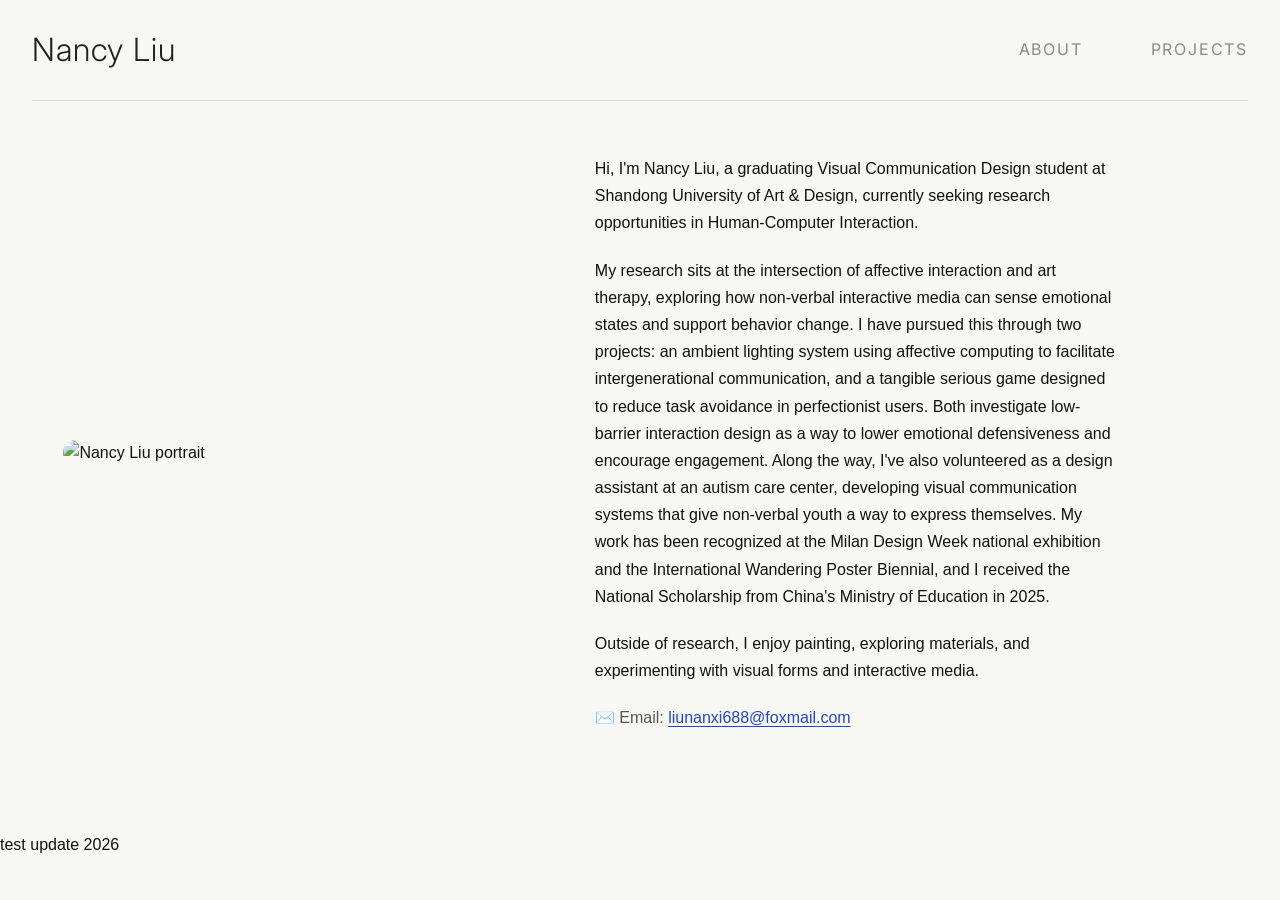
==== index.html @ 83e73d4a "cbb" ====
<!DOCTYPE html>
<html lang="zh-CN">
<head>
  <meta charset="UTF-8" />
  <meta name="viewport" content="width=device-width, initial-scale=1.0" />
  <title>Nancy Liu | About</title>
  <link href="https://fonts.googleapis.com/css2?family=Inter:wght@300;400;500&display=swap" rel="stylesheet">
  <link rel="stylesheet" href="style.css" />
</head>
<body>

  <div class="container">

    <header class="nav">
      <div class="logo">Nancy Liu</div>
      <nav>
        <a href="index.html">About</a>
        <a href="projects.html">Projects</a>
      </nav>
    </header>

    <main class="about-page">
      <div class="about-left">
        <img src="photo.jpg" alt="Nancy Liu portrait" />
      </div>

      <div class="about-right">
    

        <p>
          Hi, I'm Nancy Liu, a graduating Visual Communication Design student at Shandong University of Art & Design, currently seeking research opportunities in Human-Computer Interaction.
        </p>
 
        <p>
          My research sits at the intersection of affective interaction and art therapy, exploring how non-verbal interactive media can sense emotional states and support behavior change. I have pursued this through two projects: an ambient lighting system using affective computing to facilitate intergenerational communication, and a tangible serious game designed to reduce task avoidance in perfectionist users. Both investigate low-barrier interaction design as a way to lower emotional defensiveness and encourage engagement. Along the way, I've also volunteered as a design assistant at an autism care center, developing visual communication systems that give non-verbal youth a way to express themselves. My work has been recognized at the Milan Design Week national exhibition and the International Wandering Poster Biennial, and I received the National Scholarship from China's Ministry of Education in 2025.
        </p>

        <p>
          Outside of research, I enjoy painting, exploring materials, and experimenting with visual forms and interactive media.
        </p>

        <p>
          ✉️ Email: <a href="mailto:liunanxi688@foxmail.com">liunanxi688@foxmail.com</a>
        </p>
      </div>
    </main>

  </div>

</body>

<p>test update 2026</p>
---- style.css ----
/* =========================================
   1. 基础设置 (Global Reset & Typography)
   ========================================= */
* {
  box-sizing: border-box;
  margin: 0;
  padding: 0;
}

body {
  font-family: -apple-system, BlinkMacSystemFont, "Helvetica Neue", sans-serif;
  color: #111;
  background: #f7f7f3;
  line-height: 1.6;
}

a {
  color: #1a1a1a;
  text-decoration: none;
}

a:hover {
  color: #6b7c5a;
}

.container {
  max-width: 1320px;
  margin: 0 auto;
  padding: 34px 32px 80px 32px;
  position: relative; /* 配合详情页的返回箭头定位 */
}

/* =========================================
   2. 顶部导航 (Navigation)
   ========================================= */
.nav {
  display: flex;
  justify-content: space-between;
  align-items: center;
  padding-bottom: 34px;
  margin-bottom: 54px;
  border-bottom: 1px solid #d8d8d8;
}

.logo {
  font-family: 'Inter', -apple-system, BlinkMacSystemFont, sans-serif;
  font-size: 32px;
  font-weight: 300;
  letter-spacing: 1px;
  color: #222;
  line-height: 1;
}

.nav nav {
  display: flex;
  gap: 32px;
}

nav a {
  font-family: 'Inter', -apple-system, BlinkMacSystemFont, sans-serif;
  font-size: 16px;
  font-weight: 400;
  letter-spacing: 1.8px;
  text-transform: uppercase;
  color: #8a8a8a;
  margin-left: 36px;
  text-decoration: none;
}

nav a:hover {
  color: #222;
}

/* =========================================
   3. About 页 (About Page)
   ========================================= */
.about-page {
  display: grid;
  grid-template-columns: 0.85fr 1.15fr;
  gap: 80px;
  align-items: center;
}

.about-left {
  display: flex;
  justify-content: center;
}

.about-left img {
  width: 100%;
  max-width: 420px;
  display: block;
  border-radius: 18px;
  object-fit: cover;
}

.about-title {
  font-size: 18px;
  font-weight: 500;
  margin-bottom: 20px;
  color: #222;
}

.about-right p {
  font-size: 16px;
  line-height: 1.7;
  margin-bottom: 20px;
  max-width: 520px;
  color: #111;
}

.about-right p:last-child {
  color: #555;
}

.about-right a {
  color: #2346c7;
  text-decoration: underline;
  text-underline-offset: 3px;
}

.about-right a:hover {
  opacity: 0.7;
}

/* =========================================
   4. 项目总览页 (Projects Page)
   ========================================= */
.projects-page {
  padding-top: 0;
}

.projects-intro {
  margin-bottom: 60px;
}

.projects-intro h2 {
  font-size: 22px;
  font-weight: 700;
  letter-spacing: 0.5px;
  margin-bottom: 28px;
}

.projects-intro p {
  max-width: 1200px;
  font-size: 22px;
  line-height: 1.6;
  color: #111;
}

.project-grid {
  display: grid;
  grid-template-columns: repeat(3, 1fr);
  gap: 56px 32px;
}

.project-card img {
  width: 100%;
  aspect-ratio: 1.2 / 1;
  object-fit: cover;
  display: block;
  margin-bottom: 22px;
  border-radius: 8px; /* 给所有封面图加点圆角更和谐 */
}

.project-card h3 {
  font-size: 30px;
  line-height: 1.15;
  font-weight: 500;
  margin-bottom: 18px;
  letter-spacing: -0.5px;
}

.project-title-link {
  color: #3a4a3f;
  text-decoration: none;
  transition: opacity 0.2s ease;
}

.project-title-link:hover {
  opacity: 0.6;
}

/* 统一了项目标签的样式 */
.project-tags, .tags {
  display: flex;
  flex-wrap: wrap;
  gap: 10px;
  margin-top: 12px;
}

.project-tags span, .tags span {
  font-size: 16px;
  color: #4f5f2f;
  margin-right: 4px;
}

/* =========================================
   5. 项目详情页 (Project Detail Page)
   ========================================= */
.project-detail {
  max-width: 800px;
  margin: 0 auto;
  padding: 10px 20px 60px 20px;
}

.project-detail h1 {
  font-family: 'Inter', sans-serif;
  font-size: 36px;
  font-weight: 400;
  letter-spacing: -0.5px;
  margin-bottom: 30px;
  margin-top: 20px;
  text-align: left;
}

.project-hero {
  width: 100%;
  display: block;
  border-radius: 14px;
  margin-bottom: 54px;
  object-fit: cover;
}

.project-section {
  margin-bottom: 46px;
  padding-top: 30px;
  border-top: 1px solid #dcdcdc;
}

.project-section h2 {
  font-family: 'Inter', -apple-system, BlinkMacSystemFont, sans-serif;
  font-size: 14px;
  font-weight: 500;
  letter-spacing: 2px;
  text-transform: uppercase;
  color: #777;
  margin-bottom: 14px;
}

.project-section p {
  font-family: 'Inter', -apple-system, BlinkMacSystemFont, sans-serif;
  font-size: 17px;
  line-height: 1.9;
  color: #222;
  max-width: 760px;
}

.back-link {
  position: absolute;
  top: 40px;
  left: -20px; /* 【关键修改】原来是 60px，现在改成 10px，数字越小越靠左 */
  display: inline-block;
  font-size: 30px;
  color: #bbb;
  text-decoration: none;
  transition: all 0.2s ease;
}

.back-link:hover {
  color: #666;
}

/* =========================================
   6. 手机/平板自适应 (Responsive Design)
   ========================================= */
@media (max-width: 1100px) {
  .project-grid {
    grid-template-columns: 1fr 1fr;
  }
}

@media (max-width: 1000px) {
  .about-page {
    grid-template-columns: 1fr;
    gap: 40px;
  }
  .about-right p {
    font-size: 18px;
    max-width: 100%;
  }
  .back-link {
    position: static; /* 手机上取消绝对定位，避免重叠 */
    margin-bottom: 20px;
  }
}

@media (max-width: 700px) {
  .project-grid {
    grid-template-columns: 1fr;
  }
  
  .projects-intro p {
    font-size: 18px;
  }
  
  .project-card h3 {
    /* 这里需要添加你想改变的属性，比如字体大小 */
    font-size: 24px; 
  }
} /* 注意这里要有一个闭合媒体查询的大括号 */
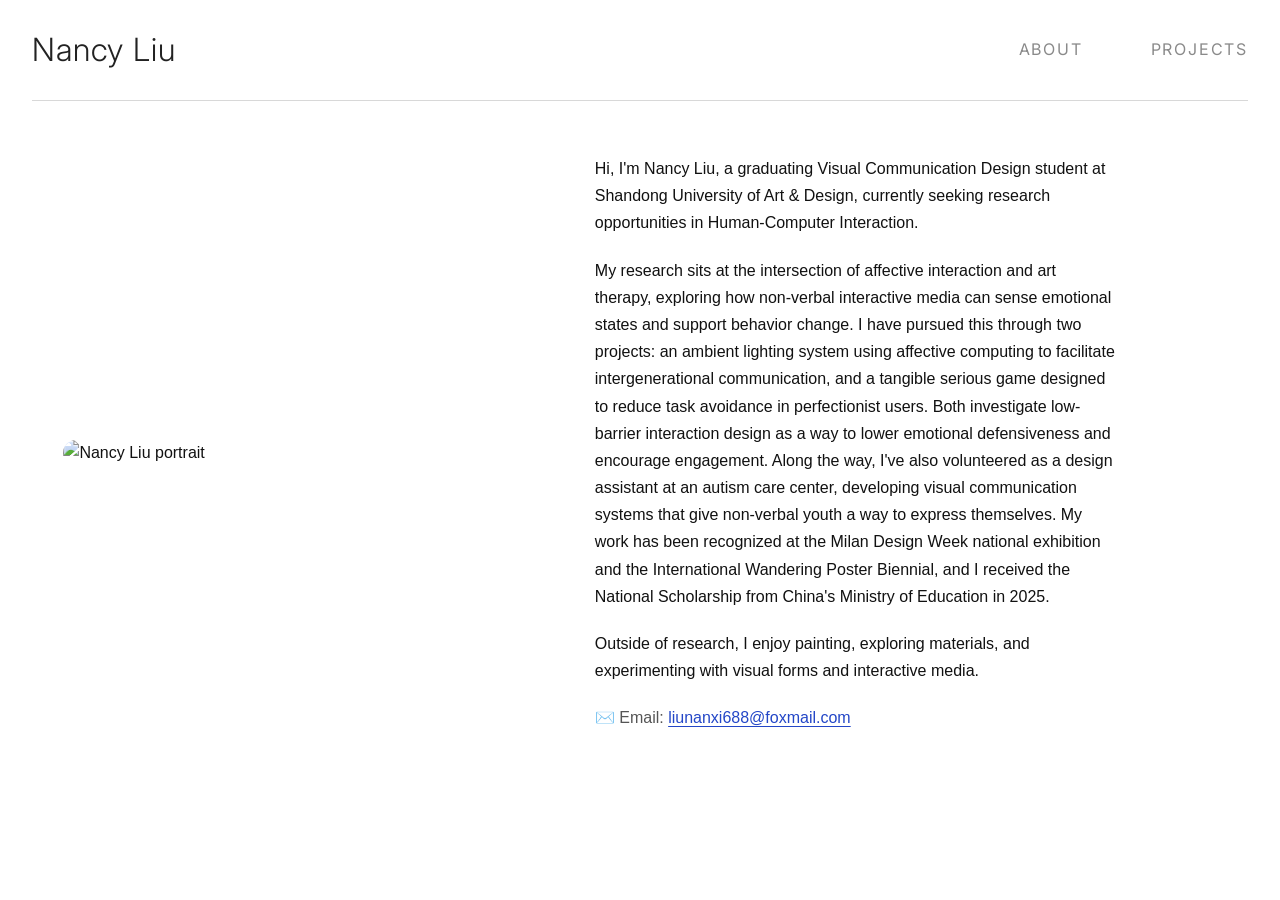
==== commit 89bb9055: "cc" ====
--- a/index.html
+++ b/index.html
@@ -49,4 +49,3 @@
 
 </body>
 
-<p>test update 2026</p>
--- a/style.css
+++ b/style.css
@@ -10,7 +10,7 @@
 body {
   font-family: -apple-system, BlinkMacSystemFont, "Helvetica Neue", sans-serif;
   color: #111;
-  background: #f7f7f3;
+  background: #ffffff; 
   line-height: 1.6;
 }
 
@@ -27,7 +27,7 @@
   max-width: 1320px;
   margin: 0 auto;
   padding: 34px 32px 80px 32px;
-  position: relative; /* 配合详情页的返回箭头定位 */
+  position: relative; 
 }
 
 /* =========================================
@@ -124,79 +124,132 @@
 }
 
 /* =========================================
-   4. 项目总览页 (Projects Page)
-   ========================================= */
+   4. 项目总览页 (摄影画廊高级网格版)
+   ========================================= */
+
 .projects-page {
-  padding-top: 0;
-}
-
+  padding-top: 20px;
+  max-width: 1320px;     /* 【修改1】放宽整体最大宽度，给3列项目和单行长文字留出充足空间 */
+  margin: 0 auto;        /* 保证整个页面在屏幕正中间，左右边距绝对相等 */
+}
+
+/* === 顶部介绍 === */
 .projects-intro {
-  margin-bottom: 60px;
+  margin-bottom: 80px;   
+  text-align: left;      /* 确保整个区块靠左 */
 }
 
 .projects-intro h2 {
-  font-size: 22px;
-  font-weight: 700;
-  letter-spacing: 0.5px;
-  margin-bottom: 28px;
+  font-family: 'Inter', sans-serif;
+  font-size: 13px;
+  font-weight: 600;
+  letter-spacing: 3px;
+  color: #999;           
+  text-transform: uppercase;
+  margin-bottom: 20px;
 }
 
 .projects-intro p {
-  max-width: 1200px;
-  font-size: 22px;
-  line-height: 1.6;
-  color: #111;
-}
-
+  font-family: 'Inter', sans-serif;
+  font-size: 19px;       
+  line-height: 1.7;
+  color: #222;
+  max-width: 100%;       
+  margin: 0;             
+  text-align: left;      /* 【核心修改】段落文本左对齐，自然随性 */
+}
+
+/* === 核心摄影网格布局 === */
 .project-grid {
   display: grid;
-  grid-template-columns: repeat(3, 1fr);
-  gap: 56px 32px;
-}
-
-.project-card img {
-  width: 100%;
-  aspect-ratio: 1.2 / 1;
+  grid-template-columns: repeat(3, 1fr); /* 【修改4】改成一行放 3 个项目 */
+  gap: 80px 3vw;         /* 适配三列的间距：上下距离 80px，左右距离 3vw */
+}
+
+.project-card {
+  display: flex;
+  flex-direction: column;
+  cursor: pointer;
+  text-decoration: none;
+}
+
+/* === 图片设定 === */
+.project-image {
+  width: 100%;
+  aspect-ratio: 4 / 3;   
+  overflow: hidden;
+  border-radius: 6px;    
+  margin-bottom: 24px;   
+  background-color: #f5f5f5;
+}
+
+.project-image img {
+  width: 100%;
+  height: 100%;
   object-fit: cover;
-  display: block;
-  margin-bottom: 22px;
-  border-radius: 8px; /* 给所有封面图加点圆角更和谐 */
-}
-
-.project-card h3 {
-  font-size: 30px;
-  line-height: 1.15;
-  font-weight: 500;
-  margin-bottom: 18px;
+  transition: transform 0.8s cubic-bezier(0.25, 1, 0.5, 1); 
+}
+
+.project-card:hover .project-image img {
+  transform: scale(1.04); 
+}
+
+/* === 文字设定 === */
+.project-text {
+  display: flex;
+  flex-direction: column;
+}
+
+.project-text h3 {
+  font-family: 'Inter', sans-serif;
+  font-size: 20px;       /* 三列排布下，标题字号设为20px最精致 */
+  font-weight: 600;
+  color: #1a1a1a;        
+  margin: 0 0 12px 0;
   letter-spacing: -0.5px;
-}
-
-.project-title-link {
-  color: #3a4a3f;
-  text-decoration: none;
-  transition: opacity 0.2s ease;
-}
-
-.project-title-link:hover {
-  opacity: 0.6;
-}
-
-/* 统一了项目标签的样式 */
-.project-tags, .tags {
+  transition: color 0.3s ease;
+}
+
+.project-card:hover .project-text h3 {
+  color: #6b7c5a;        
+}
+
+.project-tags {
   display: flex;
   flex-wrap: wrap;
-  gap: 10px;
-  margin-top: 12px;
-}
-
-.project-tags span, .tags span {
-  font-size: 16px;
-  color: #4f5f2f;
-  margin-right: 4px;
-}
-
-/* =========================================
-   5. 项目详情页 (Project Detail Page)
+  gap: 12px;
+}
+
+.project-tags span {
+  font-family: 'Inter', sans-serif;
+  font-size: 13px;       /* 关键词字号稍微缩小，配合三列布局 */
+  font-weight: 400;
+  color: #888888;        
+  letter-spacing: 0.5px;
+}
+
+/* =========================================
+   5. 手机端自适应 (Responsive Design)
+   ========================================= */
+@media (max-width: 1000px) {
+  .project-grid {
+    grid-template-columns: repeat(2, 1fr); /* 平板屏幕变成两列 */
+    gap: 60px 4vw;
+  }
+}
+
+@media (max-width: 700px) {
+  .project-grid {
+    grid-template-columns: 1fr; /* 手机上变成单列 */
+    gap: 60px;
+  }
+  .projects-intro p {
+    font-size: 16px; /* 手机端字体缩小 */
+  }
+}
+
+/* =========================================
+   6. 项目详情页 (Project Detail Page)
    ========================================= */
 .project-detail {
   max-width: 800px;
@@ -214,42 +267,38 @@
   text-align: left;
 }
 
-.project-hero {
-  width: 100%;
-  display: block;
-  border-radius: 14px;
-  margin-bottom: 54px;
-  object-fit: cover;
-}
-
+/* 杂志级高级分栏 (Grid 排版) */
 .project-section {
-  margin-bottom: 46px;
-  padding-top: 30px;
-  border-top: 1px solid #dcdcdc;
+  display: grid;
+  grid-template-columns: 160px 1fr; 
+  gap: 40px;             
+  margin-bottom: 100px;  
+  align-items: start;
 }
 
 .project-section h2 {
-  font-family: 'Inter', -apple-system, BlinkMacSystemFont, sans-serif;
-  font-size: 14px;
-  font-weight: 500;
-  letter-spacing: 2px;
+  font-family: 'Inter', sans-serif;
+  font-size: 13px;
+  font-weight: 600;      
+  letter-spacing: 3px;   
   text-transform: uppercase;
-  color: #777;
-  margin-bottom: 14px;
+  color: #999;           
+  margin-top: 7px;       
+  margin-bottom: 0;
 }
 
 .project-section p {
-  font-family: 'Inter', -apple-system, BlinkMacSystemFont, sans-serif;
-  font-size: 17px;
-  line-height: 1.9;
+  font-family: 'Inter', sans-serif;
+  font-size: 18px;       
+  line-height: 1.9;      
   color: #222;
-  max-width: 760px;
+  max-width: 680px;      
 }
 
 .back-link {
   position: absolute;
   top: 40px;
-  left: -20px; /* 【关键修改】原来是 60px，现在改成 10px，数字越小越靠左 */
+  left: -10px; 
   display: inline-block;
   font-size: 30px;
   color: #bbb;
@@ -261,15 +310,351 @@
   color: #666;
 }
 
-/* =========================================
-   6. 手机/平板自适应 (Responsive Design)
-   ========================================= */
-@media (max-width: 1100px) {
-  .project-grid {
-    grid-template-columns: 1fr 1fr;
-  }
-}
-
+/* 详情页图片 */
+.article-image {
+  width: 100%;
+  height: auto;
+  border-radius: 12px; 
+  margin: 40px 0;      
+  display: block;
+}
+
+/* =========================================
+   7. 详情页互动组件 (Hover Cards)
+   ========================================= */
+
+/* A. 隐藏文字卡片通用属性 */
+.card-info {
+  position: absolute;
+  bottom: 15px;
+  left: 15px;
+  right: 15px;
+  background: rgba(255, 255, 255, 0.95);
+  padding: 16px 10px;
+  border-radius: 12px;
+  transform: translateY(120%);
+  opacity: 0;
+  transition: all 0.5s cubic-bezier(0.25, 1, 0.5, 1);
+  box-shadow: 0 10px 20px rgba(0,0,0,0.1);
+  text-align: center;
+  z-index: 5;
+}
+
+/* 普通 hover-card 和 planter-media-item 都能触发文字浮现 */
+.hover-card:hover .card-info,
+.planter-media-item:hover .card-info {
+  transform: translateY(0);
+  opacity: 1;
+}
+
+.card-info span {
+  display: block;
+  font-family: 'Inter', sans-serif;
+  font-size: 10px;
+  font-weight: 500;
+  color: #888;
+  text-transform: uppercase;
+  letter-spacing: 1.5px;
+  margin-bottom: 4px;
+}
+
+.card-info h3 {
+  font-family: 'Inter', sans-serif;
+  font-size: 15px;
+  font-weight: 400;
+  color: #222;
+  margin: 0;
+  white-space: nowrap;
+}
+
+.card-info a {
+  font-family: 'Inter', sans-serif;
+  font-size: 12px;
+  font-weight: 400;
+  color: #777;
+  text-decoration: none;
+  transition: color 0.3s ease;
+}
+
+.card-info a:hover {
+  color: #111;
+}
+
+
+/* B. 四张卡片排列：AI 项目等使用 */
+.hover-cards-wrapper {
+  display: grid;
+  grid-template-columns: repeat(4, 1fr);
+  gap: 24px;
+  margin-top: 40px;
+  width: 100%;
+}
+
+.hover-cards-wrapper .hover-card {
+  position: relative;
+  border-radius: 16px;
+  overflow: hidden;
+  aspect-ratio: 1 / 1;
+  cursor: pointer;
+  background-color: #eee;
+}
+
+.hover-cards-wrapper .hover-card img {
+  width: 100%;
+  height: 100%;
+  object-fit: cover;
+  transition: transform 0.6s cubic-bezier(0.25, 1, 0.5, 1);
+}
+
+.hover-cards-wrapper .hover-card:hover img {
+  transform: scale(1.08);
+}
+
+
+/* C. 单张卡片居中排列 */
+.single-card-wrapper {
+  margin-top: 60px;
+  margin-bottom: 60px;
+  display: flex;
+  justify-content: center;
+  width: 100%;
+}
+
+.single-card-wrapper .hover-card {
+  width: 100%;
+  max-width: 500px;
+  height: auto !important;
+  aspect-ratio: auto !important;
+  background-color: transparent !important;
+  position: relative;
+  border-radius: 16px;
+  overflow: hidden;
+  cursor: pointer;
+  box-shadow: 0 10px 30px rgba(0,0,0,0.08);
+}
+
+.single-card-wrapper .hover-card img {
+  width: 100%;
+  height: auto !important;
+  display: block;
+  transition: transform 0.6s cubic-bezier(0.25, 1, 0.5, 1);
+}
+
+.single-card-wrapper .hover-card:hover img {
+  transform: scale(1.05);
+}
+
+
+/* D. 两张卡片并排排列 */
+.two-cards-wrapper {
+  margin-top: 60px;
+  margin-bottom: 60px;
+  display: grid;
+  grid-template-columns: repeat(2, 1fr);
+  gap: 40px;
+  width: 100%;
+}
+
+.two-cards-wrapper .hover-card {
+  width: 100%;
+  height: auto !important;
+  aspect-ratio: auto !important;
+  background-color: transparent !important;
+  position: relative;
+  border-radius: 16px;
+  overflow: hidden;
+  cursor: pointer;
+  box-shadow: 0 10px 30px rgba(0,0,0,0.08);
+}
+
+.two-cards-wrapper .hover-card img {
+  width: 100%;
+  height: auto !important;
+  display: block;
+  transition: transform 0.6s cubic-bezier(0.25, 1, 0.5, 1);
+}
+
+.two-cards-wrapper .hover-card:hover img {
+  transform: scale(1.05);
+}
+
+/* AI project detail images: make this row larger but keep it centered */
+.ai-hover-cards {
+  width: min(1000px, calc(100vw - 180px));
+  margin-left: 50%;
+  transform: translateX(-50%);
+  gap: 28px;
+  margin-top: 72px;
+  margin-bottom: 80px;
+}
+
+
+/* =========================================
+   Planter project media row
+   四组图片直接排开，不使用横向滚动
+   高度一致，宽度根据图片比例自然变化
+   ========================================= */
+
+.planter-media-row {
+  display: flex;
+  gap: 28px;
+  align-items: flex-start;
+  justify-content: center;
+
+  width: fit-content;
+  max-width: 100%;
+  margin: 60px auto 70px auto;
+
+  overflow: visible;
+  padding-bottom: 0;
+}
+
+/* 每一组图片 */
+.planter-media-item {
+  position: relative;
+  flex: 0 0 auto;
+  cursor: pointer;
+}
+
+/* 每一组图片的外框：高度统一，宽度由图片内容决定 */
+.planter-media-frame {
+  height: 240px;
+  width: fit-content;
+
+  display: flex;
+  align-items: center;
+  justify-content: center;
+
+  overflow: hidden;
+  border-radius: 16px;
+  background: #f6f6f6;
+  box-shadow: 0 10px 30px rgba(0,0,0,0.08);
+}
+
+/* 普通图片：高度统一，宽度按原图比例 */
+.planter-media-frame > img {
+  height: 100%;
+  width: auto;
+  display: block;
+  object-fit: contain;
+  transition: transform 0.6s cubic-bezier(0.25, 1, 0.5, 1);
+}
+
+/* 普通图片 hover 轻微放大 */
+.planter-media-item:hover .planter-media-frame > img {
+  transform: scale(1.04);
+}
+
+/* =========================================
+   Planter 第三组：五张图自动循环
+   宽度由第一张图决定，不再强行给大盒子
+   ========================================= */
+
+.cycle-frame {
+  width: fit-content;
+}
+
+/* 第三组内部容器 */
+.planter-cycle {
+  position: relative;
+  height: 100%;
+  width: fit-content;
+}
+
+/* 第一张图作为尺寸基准：它决定第三组整体宽度 */
+.planter-cycle img:first-child {
+  position: relative;
+  height: 100%;
+  width: auto;
+  display: block;
+  object-fit: contain;
+  opacity: 0;
+  animation: planterCycle5 15s infinite;
+  animation-delay: 0s;
+}
+
+/* 其余四张图叠在第一张图上 */
+.planter-cycle img:not(:first-child) {
+  position: absolute;
+  top: 0;
+  left: 50%;
+
+  height: 100%;
+  width: auto;
+  max-width: 100%;
+
+  object-fit: contain;
+  transform: translateX(-50%);
+  opacity: 0;
+
+  animation: planterCycle5 15s infinite;
+}
+
+/* 每张图间隔 3 秒 */
+.planter-cycle img:nth-child(2) {
+  animation-delay: 3s;
+}
+
+.planter-cycle img:nth-child(3) {
+  animation-delay: 6s;
+}
+
+.planter-cycle img:nth-child(4) {
+  animation-delay: 9s;
+}
+
+.planter-cycle img:nth-child(5) {
+  animation-delay: 12s;
+}
+
+/* 五张图循环：每张显示约 3 秒 */
+@keyframes planterCycle5 {
+  0% {
+    opacity: 0;
+  }
+
+  4% {
+    opacity: 1;
+  }
+
+  18% {
+    opacity: 1;
+  }
+
+  22% {
+    opacity: 0;
+  }
+
+  100% {
+    opacity: 0;
+  }
+}
+
+
+/* 小屏幕适配：防止四组图在手机上太挤 */
+@media (max-width: 900px) {
+  .hover-cards-wrapper {
+    grid-template-columns: repeat(2, 1fr);
+  }
+
+  .planter-media-row {
+    justify-content: flex-start;
+  }
+}
+
+@media (max-width: 600px) {
+  .hover-cards-wrapper {
+    grid-template-columns: 1fr;
+  }
+
+  .planter-media-frame {
+    height: 220px;
+  }
+}
+
+/* =========================================
+   8. 移动端适配 (Responsive)
+   ========================================= */
 @media (max-width: 1000px) {
   .about-page {
     grid-template-columns: 1fr;
@@ -280,22 +665,48 @@
     max-width: 100%;
   }
   .back-link {
-    position: static; /* 手机上取消绝对定位，避免重叠 */
+    position: static; 
     margin-bottom: 20px;
   }
 }
 
+@media (max-width: 800px) {
+  .hover-cards-wrapper {
+    grid-template-columns: 1fr;
+    gap: 30px;
+  }
+  .two-cards-wrapper {
+    grid-template-columns: 1fr;
+    gap: 30px;
+  }
+}
+
 @media (max-width: 700px) {
-  .project-grid {
+  .project-section {
+    grid-template-columns: 1fr; 
+    gap: 16px;
+    margin-bottom: 60px;
+  }
+  .project-section h2 {
+    margin-top: 0;
+  }
+}
+
+@media (max-width: 900px) {
+  .hover-cards-wrapper {
+    grid-template-columns: repeat(2, 1fr);
+  }
+}
+
+@media (max-width: 600px) {
+  .hover-cards-wrapper {
     grid-template-columns: 1fr;
   }
-  
-  .projects-intro p {
-    font-size: 18px;
-  }
-  
-  .project-card h3 {
-    /* 这里需要添加你想改变的属性，比如字体大小 */
-    font-size: 24px; 
-  }
-} /* 注意这里要有一个闭合媒体查询的大括号 */+}
+
+@media (max-width: 900px) {
+  .planter-media-row {
+    width: 100%;
+    flex-wrap: wrap;
+  }
+}
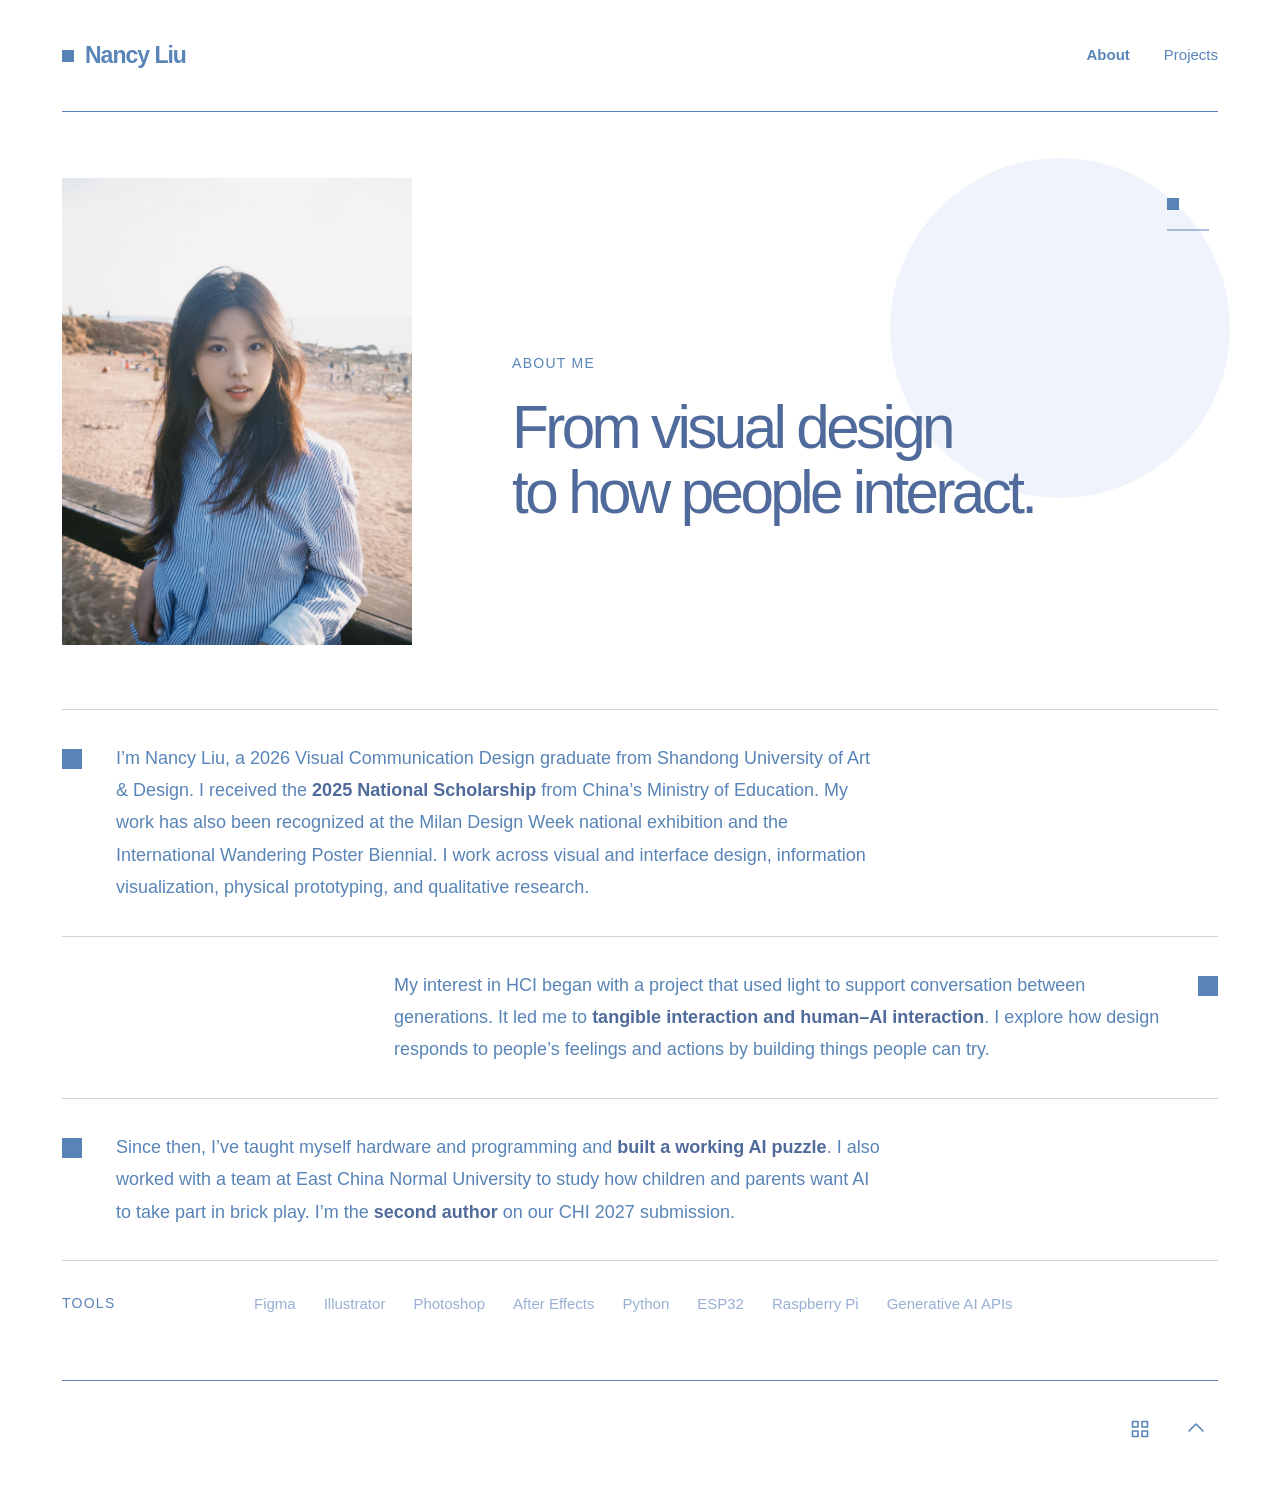
==== commit 374e44af: "Publish portfolio website" ====
--- a/index.html
+++ b/index.html
@@ -1,51 +1,18 @@
 <!DOCTYPE html>
-<html lang="zh-CN">
-<head>
-  <meta charset="UTF-8" />
-  <meta name="viewport" content="width=device-width, initial-scale=1.0" />
-  <title>Nancy Liu | About</title>
-  <link href="https://fonts.googleapis.com/css2?family=Inter:wght@300;400;500&display=swap" rel="stylesheet">
-  <link rel="stylesheet" href="style.css" />
+<html lang="en"><head><meta charset="utf-8"><meta name="viewport" content="width=device-width,initial-scale=1">
+<title>About | Nancy Liu</title><meta name="description" content="Nancy Liu is a visual communication design graduate working in tangible interaction and human–AI interaction.">
+<link rel="icon" href="favicon.svg" type="image/svg+xml"><link rel="stylesheet" href="portfolio.css?v=2"><link rel="stylesheet" href="about.css?v=3"><script src="portfolio.js?v=2" defer></script><link rel="stylesheet" href="icon-controls.css">
 </head>
-<body>
-
-  <div class="container">
-
-    <header class="nav">
-      <div class="logo">Nancy Liu</div>
-      <nav>
-        <a href="index.html">About</a>
-        <a href="projects.html">Projects</a>
-      </nav>
-    </header>
-
-    <main class="about-page">
-      <div class="about-left">
-        <img src="photo.jpg" alt="Nancy Liu portrait" />
-      </div>
-
-      <div class="about-right">
-    
-
-        <p>
-          Hi, I'm Nancy Liu, a graduating Visual Communication Design student at Shandong University of Art & Design, currently seeking research opportunities in Human-Computer Interaction.
-        </p>
- 
-        <p>
-          My research sits at the intersection of affective interaction and art therapy, exploring how non-verbal interactive media can sense emotional states and support behavior change. I have pursued this through two projects: an ambient lighting system using affective computing to facilitate intergenerational communication, and a tangible serious game designed to reduce task avoidance in perfectionist users. Both investigate low-barrier interaction design as a way to lower emotional defensiveness and encourage engagement. Along the way, I've also volunteered as a design assistant at an autism care center, developing visual communication systems that give non-verbal youth a way to express themselves. My work has been recognized at the Milan Design Week national exhibition and the International Wandering Poster Biennial, and I received the National Scholarship from China's Ministry of Education in 2025.
-        </p>
-
-        <p>
-          Outside of research, I enjoy painting, exploring materials, and experimenting with visual forms and interactive media.
-        </p>
-
-        <p>
-          ✉️ Email: <a href="mailto:liunanxi688@foxmail.com">liunanxi688@foxmail.com</a>
-        </p>
-      </div>
-    </main>
-
-  </div>
-
-</body>
-
+<body class="about-home" id="top"><a class="skip" href="#main">Skip to content</a><div class="wrap"><header class="site-header"><a class="wordmark" href="index.html">Nancy Liu</a><nav class="site-nav" aria-label="Main navigation"><a href="index.html" aria-current="page">About</a><a href="projects.html" >Projects</a></nav></header>
+<main id="main" class="about-main">
+<section class="about-introduction" aria-labelledby="about-title">
+<div class="about-opening">
+<figure class="about-portrait"><img src="photo.jpg" alt="Nancy Liu portrait" width="3025" height="4033" fetchpriority="high"></figure>
+<div class="about-heading"><div class="about-graphic" aria-hidden="true"><span class="about-disc"></span><svg class="about-glyph" viewBox="0 0 44 36" fill="none" aria-hidden="true" focusable="false"><rect x="1" y="2" width="12" height="12" fill="currentColor"/><path d="M1 34H43" stroke="currentColor" stroke-width="1.2"/></svg></div><p class="eyebrow">About me</p><h1 id="about-title">From visual design<br>to how people interact.</h1></div>
+</div>
+<div class="about-story" aria-label="My background and interests"><div class="about-paragraph"><span class="paragraph-mark" aria-hidden="true"></span><p>I’m Nancy Liu, a 2026 Visual Communication Design graduate from Shandong University of Art &amp; Design. I received the <strong>2025 National Scholarship</strong> from China’s Ministry of Education. My work has also been recognized at the Milan Design Week national exhibition and the International Wandering Poster Biennial. I work across visual and interface design, information visualization, physical prototyping, and qualitative research.</p></div>
+<div class="about-paragraph"><span class="paragraph-mark" aria-hidden="true"></span><p>My interest in HCI began with a project that used light to support conversation between generations. It led me to <strong>tangible interaction and human–AI interaction</strong>. I explore how design responds to people’s feelings and actions by building things people can try.</p></div>
+<div class="about-paragraph"><span class="paragraph-mark" aria-hidden="true"></span><p>Since then, I’ve taught myself hardware and programming and <strong>built a working AI puzzle</strong>. I also worked with a team at East China Normal University to study how children and parents want AI to take part in brick play. I’m the <strong>second author</strong> on our CHI 2027 submission.</p></div></div>
+</section>
+<section class="about-tools" aria-labelledby="tools-title"><h2 id="tools-title">Tools</h2><ul><li>Figma</li><li>Illustrator</li><li>Photoshop</li><li>After Effects</li><li>Python</li><li>ESP32</li><li>Raspberry Pi</li><li>Generative AI APIs</li></ul></section>
+</main><footer class="site-footer"><div class="footer-links"><a href="projects.html" class="ui-icon-control" aria-label="Projects"><svg class="ui-icon" viewBox="0 0 24 24" fill="none" stroke="currentColor" stroke-width="1.6" stroke-linecap="round" stroke-linejoin="round" aria-hidden="true" focusable="false"><rect x="4.5" y="4.5" width="5.5" height="5.5"/><rect x="14" y="4.5" width="5.5" height="5.5"/><rect x="4.5" y="14" width="5.5" height="5.5"/><rect x="14" y="14" width="5.5" height="5.5"/></svg></a><a href="#top" class="ui-icon-control" aria-label="Back to top"><svg class="ui-icon" viewBox="0 0 24 24" fill="none" stroke="currentColor" stroke-width="1.6" stroke-linecap="round" stroke-linejoin="round" aria-hidden="true" focusable="false"><path d="m5 14 7-7 7 7"/></svg></a></div></footer></div></body></html>
--- a/portfolio.css
+++ b/portfolio.css
@@ -0,0 +1,48 @@
+@charset "UTF-8";
+:root{--ink:#5884b8;--heading-ink:#506b9b;--muted:#98afd3;--line:#d4d4d4;--paper:#fff;--soft:#eaf0fa;--max:1240px}
+*{box-sizing:border-box}html{scroll-behavior:smooth;scroll-padding-top:36px}body{margin:0;background:var(--paper);color:var(--ink);font-family:Arial,Helvetica,sans-serif;font-size:17px;line-height:1.65;-webkit-font-smoothing:antialiased}a{color:inherit;text-decoration:none}button{font:inherit;color:inherit}img{display:block;max-width:100%;height:auto}figure,p,h1,h2,h3,dl,dd{margin:0}p+p{margin-top:18px}button,a{-webkit-tap-highlight-color:transparent}a:focus-visible,button:focus-visible{outline:2px solid #5884b8;outline-offset:6px}::selection{background:#5884b8;color:white}[hidden]{display:none!important}
+h1{color:var(--heading-ink)}
+.wrap{max-width:var(--max);margin:auto;padding:0 42px}.site-header{height:112px;display:flex;align-items:center;justify-content:space-between;border-bottom:1px solid var(--ink);position:relative;z-index:2}.wordmark{font-size:23px;letter-spacing:-1px;font-weight:600;display:flex;gap:11px;align-items:center}.wordmark:before{content:"";width:12px;height:12px;background:var(--ink)}.site-nav{display:flex;gap:34px;font-size:15px}.site-nav a{padding:7px 0;border:0;font-weight:400;text-decoration:none}.site-nav a[aria-current=page]{font-weight:700}.site-nav a:hover{color:#5884b8}.eyebrow{font-size:14px;letter-spacing:.09em;text-transform:uppercase;line-height:1.5}.muted{color:var(--muted)}.skip{position:fixed;top:10px;left:10px;transform:translateY(-200%);padding:12px;background:#5884b8;color:#fff;z-index:50}.skip:focus{transform:none}.text-link{display:inline-block;border-bottom:1px solid var(--ink);font-size:15px;line-height:1.6;padding-bottom:4px}.text-link:hover{background:var(--soft)}
+.home-hero{position:relative;padding:94px 0 82px;min-height:600px;overflow:hidden}.hero-copy{position:relative;z-index:1;max-width:840px}.home-hero h1{font-size:clamp(54px,6.8vw,96px);font-weight:500;line-height:1.02;letter-spacing:-.065em;margin:27px 0 34px;max-width:920px}.hero-bottom{display:flex;align-items:flex-end;justify-content:space-between;gap:28px}.hero-bottom p{max-width:540px;font-size:19px;line-height:1.65}.hero-art{position:absolute;right:0;top:58px;width:360px;height:440px;pointer-events:none}.hero-art .disc{width:290px;height:290px;border-radius:50%;background:#eaf0f8;position:absolute;right:0;top:0}.hero-art .ring{position:absolute;top:100px;right:15px;width:280px;height:280px;border:1px solid #a9a9a9;border-radius:50%}.hero-art .square{position:absolute;width:85px;height:85px;background:#5884b8;right:0;bottom:0}.hero-art .rule{height:1px;width:260px;background:#aaa;transform:rotate(-38deg);position:absolute;bottom:90px;right:5px}.section-top{border-top:1px solid var(--ink);display:flex;justify-content:space-between;align-items:baseline;gap:20px;padding-top:22px;margin-bottom:38px}.section-top h2{font-size:24px;letter-spacing:-.035em;font-weight:500}.section-top span{font-size:14px;color:var(--muted)}
+.selected{padding-bottom:78px}.featured-grid{display:grid;grid-template-columns:1fr 1fr;gap:40px}.featured{min-width:0}.feature-media{aspect-ratio:5231/3998;position:relative;overflow:hidden;background:var(--soft);margin-bottom:23px}.feature-media>img{width:100%;height:100%;object-fit:cover;transition:transform .5s}.featured:hover .feature-media>img{transform:scale(1.025)}.feature-media.paper{display:flex;align-items:center;justify-content:center;background:#e6eef9}.feature-media.paper>img{height:auto;width:87%;object-fit:contain;background:#fff;padding:26px 12px;position:relative;z-index:1}.image-label{position:absolute;bottom:18px;left:18px;padding:7px 12px;background:#fff;font-size:13px;line-height:1.5;z-index:2}.feature-meta{display:flex;align-items:baseline;justify-content:space-between;gap:10px;margin-bottom:11px;font-size:13px;color:var(--muted)}.featured h3{font-size:32px;letter-spacing:-.045em;line-height:1.2;font-weight:500;margin-bottom:13px}.featured p{max-width:500px;font-size:17px;line-height:1.65}.skills-line{display:flex;flex-wrap:wrap;gap:8px 20px;font-size:14px;margin-top:19px;color:var(--muted)}.more-work{padding:0 0 100px}.small-grid{display:grid;grid-template-columns:repeat(2,1fr);gap:46px 40px}.small-project img{width:100%;aspect-ratio:1.6;object-fit:cover;background:var(--soft);margin-bottom:17px}.small-project h3{font-size:22px;letter-spacing:-.035em;font-weight:500;line-height:1.3;margin-bottom:7px}.small-project p{font-size:15px;color:var(--muted)}
+.about-intro{padding:90px 0 85px;position:relative;overflow:hidden}.about-intro h1{max-width:900px;font-size:clamp(52px,6.3vw,88px);line-height:1.05;letter-spacing:-.06em;font-weight:500;margin:28px 0 42px}.about-columns{display:grid;grid-template-columns:1fr 1fr;gap:70px}.about-columns p{max-width:580px;font-size:19px}.about-intro .about-copy{display:flex;gap:22px;align-items:flex-start;min-width:0}.about-intro .about-copy>div{flex:1;min-width:0}.about-intro .about-copy:before{content:"";display:block;flex:0 0 34px;height:34px;background:var(--ink);margin-top:7px}.about-intro .about-copy:nth-child(even){flex-direction:row-reverse}.about-details{padding:18px 0 85px;display:grid;grid-template-columns:1fr 1fr;gap:60px}.about-details h2{font-size:14px;text-transform:uppercase;letter-spacing:.08em;margin-bottom:22px;font-weight:400}.about-details p{font-size:17px;max-width:450px}.about-details .facts{border-top:1px solid var(--line);padding:19px 0;display:flex;justify-content:space-between;gap:20px;font-size:15px}.about-details .facts:last-child{border-bottom:1px solid var(--line)}
+.case-hero{padding:55px 0 44px;position:relative}.back{font-size:14px;border-bottom:1px solid var(--line);padding-bottom:3px}.case-heading{display:grid;grid-template-columns:1.4fr 1fr;gap:65px;align-items:end;padding-top:48px;margin-bottom:0}.case-heading h1{font-size:clamp(50px,5.9vw,82px);line-height:1.03;font-weight:500;letter-spacing:-.065em;margin-top:0}.case-heading .lede{font-size:20px;line-height:1.6;padding-bottom:5px}.case-facts{display:grid;grid-template-columns:1.2fr 1.6fr 1fr;gap:30px;border-top:1px solid var(--line);padding-top:20px;font-size:15px}.case-facts dt{font-size:13px;color:var(--muted);margin-bottom:7px;text-transform:uppercase;letter-spacing:.06em}.case-cover{margin-bottom:65px;position:relative}.case-cover>img{width:100%;max-height:700px;object-fit:cover;aspect-ratio:1.8;object-position:center 42%}.case-cover figcaption{font-size:14px;color:var(--muted);padding-top:12px}.case-cover.chi-cover{padding:80px 55px;background:#eff3fb;overflow:hidden}.case-cover.chi-cover>img{width:100%;aspect-ratio:auto;background:white;position:relative;max-height:none}.case-body{display:grid;grid-template-columns:164px minmax(0,1fr);gap:55px;align-items:start}.case-toc{position:sticky;top:36px;display:flex;flex-direction:column;gap:15px;font-size:14px;padding-top:24px}.case-toc p{font-size:12px;text-transform:uppercase;letter-spacing:.1em;color:var(--muted);margin-bottom:7px}.case-toc a{color:var(--muted)}.case-toc a:hover,.case-toc a.is-active{color:var(--muted);text-decoration:underline;text-underline-offset:5px}.case-content{min-width:0}.case-section{padding:23px 0 76px;border-top:1px solid var(--ink);scroll-margin-top:32px}.case-section>.eyebrow{margin-bottom:24px}.case-section h2{font-size:clamp(29px,3vw,39px);font-weight:500;letter-spacing:-.045em;line-height:1.17;margin-bottom:25px;max-width:760px}.case-section h3{font-size:20px;font-weight:500;line-height:1.3;letter-spacing:-.02em;margin-bottom:12px}.case-section>p,.prose{max-width:740px}.case-section p{font-size:17px;line-height:1.75}.pull-statement{padding:32px 0 32px 28px;border-left:4px solid #5884b8;margin:32px 0;font-size:26px;line-height:1.35;letter-spacing:-.035em;max-width:740px}.key-question{padding:30px;background:var(--soft);font-size:25px;line-height:1.4;letter-spacing:-.025em;margin:32px 0;position:relative}.key-question:after{content:"";width:23px;height:23px;border:1px solid #5884b8;display:block;position:absolute;right:16px;bottom:-12px;background:white}.stats{display:grid;grid-template-columns:repeat(3,1fr);gap:28px;margin:34px 0 18px}.stat{border-top:1px solid var(--line);padding-top:19px}.stat strong{font-size:46px;letter-spacing:-.065em;font-weight:500;line-height:1.2;display:block;margin-bottom:14px}.stat p{font-size:15px;line-height:1.55}.stat small{font-size:15px;font-weight:400;color:var(--muted);letter-spacing:0}.bar{height:4px;background:#e7eef9;margin:16px 0}.bar span{display:block;height:100%;background:#5884b8;width:var(--value)}.note{font-size:14px!important;line-height:1.6!important;color:var(--muted)}.evidence-line{display:grid;grid-template-columns:1fr 1fr;gap:26px;padding:24px 0;border-top:1px solid var(--line);border-bottom:1px solid var(--line);margin:30px 0}.evidence-line p{font-size:16px}.evidence-line strong{font-size:21px;font-weight:500}.split{display:grid;grid-template-columns:1fr 1fr;gap:30px;margin-top:34px}.split>div{min-width:0}.plain-list{padding-left:20px;margin:20px 0}.plain-list li{padding:4px 0}.media-pair{display:grid;grid-template-columns:1fr 1fr;gap:24px;margin:30px 0}.media-pair img{width:100%;aspect-ratio:1.3;object-fit:cover;background:var(--soft)}figcaption{font-size:14px;line-height:1.6;color:var(--muted);padding-top:11px}.large-figure{margin:30px 0}.large-figure img{width:100%;background:var(--soft)}.large-figure.document{border:1px solid var(--line);padding:24px}.large-figure.document img{max-height:530px;object-fit:contain;background:white}.decisions{margin-top:30px}.decision{display:grid;grid-template-columns:190px 1fr;gap:24px;border-top:1px solid var(--line);padding:22px 0}.decision:last-child{border-bottom:1px solid var(--line)}.decision h3{font-size:17px;margin:0;line-height:1.5}.decision p{font-size:16px}.round-tabs{display:flex;border-bottom:1px solid var(--ink);margin-top:30px}.round-tabs button{border:0;border-top:1px solid var(--line);background:white;padding:16px 24px;flex:1;cursor:pointer;font-size:15px}.round-tabs button[aria-selected=true]{background:#5884b8;color:#fff;border-color:#5884b8}.round-panel{display:grid;grid-template-columns:1fr 1fr;background:var(--soft);margin-bottom:12px}.round-panel img{width:100%;height:100%;max-height:460px;object-fit:contain;background:#e4ecf8}.round-copy{padding:35px 28px;align-self:center}.round-copy .eyebrow{font-size:12px;margin-bottom:17px}.round-copy p{font-size:16px}.round-copy h3{font-size:26px}.round-copy p+p{margin-top:13px}.experience-end{padding:24px 0;border-bottom:1px solid var(--line);margin-bottom:15px}.system{margin:30px 0;border:1px solid var(--line);padding:30px}.system-row{display:grid;grid-template-columns:1fr 1.2fr 1fr;gap:0}.system-node{padding:23px 15px;border:1px solid var(--line);font-size:14px;position:relative;display:flex;flex-direction:column;justify-content:center;text-align:center}.system-node+.system-node{border-left:0}.system-node strong{font-size:17px;display:block;margin-bottom:8px;font-weight:500}.system-node.center{background:#5884b8;color:white}.system-caption{font-size:14px!important;line-height:1.6!important;margin-top:19px!important;color:var(--muted)}.build-grid{display:grid;grid-template-columns:repeat(3,1fr);gap:18px;margin-top:30px}.build-grid img{width:100%;aspect-ratio:1;object-fit:cover}.placeholder{border:1px dashed #9c9c9c;padding:24px;margin-top:24px}.placeholder .eyebrow{font-size:12px;margin-bottom:10px;color:var(--muted)}.placeholder p{font-size:16px}.resource-links{display:flex;gap:25px;flex-wrap:wrap;margin-top:28px}.study-phases{margin-top:30px}.study-phase{display:grid;grid-template-columns:180px 1fr;gap:20px;border-top:1px solid var(--line);padding:22px 0}.study-phase h3{font-size:18px;margin:0}.study-phase p{font-size:16px}.study-phase:last-child{border-bottom:1px solid var(--line)}.scope-label{font-size:13px;color:var(--muted);margin-top:8px}.contribution{margin-top:32px;padding-top:22px;border-top:1px solid var(--line)}.contribution .large-figure{margin-bottom:5px}.privacy-block{padding:38px;background:#eaf0f8;margin-top:30px;position:relative}.privacy-block:before{content:"";display:block;width:48px;height:48px;border:1px solid var(--ink);border-radius:50%;margin-bottom:24px}.privacy-block h3{font-size:27px;line-height:1.3;letter-spacing:-.035em;max-width:580px}.next-project{border-top:1px solid var(--ink);padding:35px 0 60px;margin-top:30px;display:flex;justify-content:space-between;align-items:baseline;gap:24px}.next-project span{font-size:14px;color:var(--muted)}.next-project a{font-size:28px;line-height:1.3;letter-spacing:-.035em;border-bottom:1px solid #5884b8}.site-footer{border-top:1px solid var(--ink);padding:26px 0 35px;display:flex;justify-content:space-between;align-items:center;gap:20px;font-size:14px}.site-footer .footer-mark{width:30px;height:30px;border:1px solid #5884b8;border-radius:50%;display:block}.footer-left{display:flex;align-items:center;gap:15px}.footer-links{display:flex;gap:25px}.footer-links a:hover{text-decoration:underline}
+/* Begin project background content without an opening rule. */
+.case-content>.case-section:first-child{border-top:0}.case-body>.case-toc{border-top:0}
+@media(min-width:1500px){:root{--max:1320px}.home-hero h1{font-size:100px}}
+@media(max-width:1000px){.hero-art{right:-160px;opacity:.8}.case-body{grid-template-columns:130px minmax(0,1fr);gap:30px}.case-heading{gap:35px}.decision{grid-template-columns:150px 1fr}.case-facts{gap:25px}.about-columns{gap:35px}.round-copy{padding:26px 20px}}
+@media(max-width:760px){.wrap{padding:0 22px}.site-header{height:86px}.wordmark{font-size:20px}.site-nav{gap:23px;font-size:14px}.home-hero{padding:63px 0 58px;min-height:0}.home-hero h1{font-size:60px;max-width:600px;letter-spacing:-.065em;margin:24px 0}.hero-art{right:-150px;top:32px;transform:scale(.6);transform-origin:top right;opacity:.55}.hero-art .square{display:none}.hero-bottom{align-items:flex-start;flex-direction:column;gap:25px}.hero-bottom p{font-size:17px;max-width:460px}.featured-grid,.small-grid{grid-template-columns:1fr;gap:45px}.feature-media{aspect-ratio:5231/3998}.featured h3{font-size:31px}.selected{padding-bottom:62px}.section-top{margin-bottom:26px}.section-top h2{font-size:23px}.section-top span{font-size:13px}.more-work{padding-bottom:65px}.small-grid{gap:35px}.small-project img{aspect-ratio:1.55}.case-hero{padding-top:30px}.case-heading{grid-template-columns:1fr;gap:25px;padding-top:35px;margin-bottom:0}.case-heading h1{font-size:57px}.case-heading .lede{font-size:18px;max-width:560px}.case-facts{grid-template-columns:1fr;gap:17px}.case-facts>div{display:grid;grid-template-columns:95px 1fr;gap:10px}.case-facts dt{margin:0;align-self:start;font-size:12px}.case-facts dd{font-size:14px}.case-cover{margin-bottom:35px}.case-cover>img{aspect-ratio:1.25;object-position:48% center}.case-cover.chi-cover{padding:50px 20px}.case-body{display:block}.case-toc{position:relative;top:0;flex-direction:row;flex-wrap:wrap;gap:10px 20px;border-top:1px solid var(--line);padding:18px 0 25px}.case-toc p{display:none}.case-toc a{font-size:13px}.case-section{padding:22px 0 52px}.case-section>.eyebrow{font-size:12px;margin-bottom:19px}.case-section h2{font-size:32px}.case-section p{font-size:16px}.stats{gap:15px;margin-top:27px}.stat strong{font-size:36px}.stat p{font-size:14px}.evidence-line{grid-template-columns:1fr;gap:17px}.pull-statement{font-size:23px;padding:23px 0 23px 20px}.key-question{font-size:23px;padding:24px}.decision{grid-template-columns:1fr;gap:10px;padding:22px 0}.round-tabs button{font-size:14px;padding:14px 10px}.round-panel{grid-template-columns:1fr}.round-panel img{max-height:380px;height:360px}.round-copy{padding:27px 24px}.round-copy h3{font-size:25px}.media-pair{gap:16px}.media-pair img{aspect-ratio:1;object-fit:cover}.media-pair figcaption{font-size:13px}.split{grid-template-columns:1fr;gap:25px}.system{padding:18px}.system-row{grid-template-columns:1fr}.system-node+.system-node{border-left:1px solid var(--line);border-top:0}.system-node{padding:19px}.build-grid{gap:12px}.build-grid figcaption{font-size:12px}.study-phase{grid-template-columns:1fr;gap:12px}.large-figure.document{padding:15px}.privacy-block{padding:26px}.privacy-block h3{font-size:25px}.next-project{align-items:flex-start;flex-direction:column;gap:15px;padding-bottom:45px}.next-project a{font-size:26px}.about-intro{padding:60px 0 50px}.about-intro h1{font-size:55px;margin:25px 0 32px}.about-columns,.about-details{grid-template-columns:1fr;gap:30px}.about-columns p{font-size:17px}.about-details{padding-bottom:60px;gap:38px}.site-footer{align-items:flex-start;font-size:13px}.footer-links{gap:18px}.footer-left{gap:9px}.footer-left .footer-mark{width:20px;height:20px}}
+@media(max-width:390px){.wrap{padding:0 18px}.home-hero h1,.about-intro h1{font-size:50px}.case-heading h1{font-size:50px}.site-nav{gap:18px}.featured h3{font-size:29px}.section-top span{max-width:120px;text-align:right}.stats{gap:11px}.stat strong{font-size:33px}.stat p{font-size:13px}.site-footer{flex-direction:column}}
+@media(prefers-reduced-motion:reduce){html{scroll-behavior:auto}*{animation:none!important;transition:none!important}}
+/* Visual-first revision */
+.visual-case .case-body{grid-template-columns:140px minmax(0,1fr);gap:40px}
+.case-cover .cover-image{display:block}.case-cover .cover-image img{display:block;width:100%;height:auto}.case-cover.board-cover .cover-image img{aspect-ratio:auto;max-height:none;object-fit:contain}.case-cover.board-cover figcaption{display:none}.case-cover.chi-cover .cover-image{position:relative;z-index:1}.case-cover.chi-cover .cover-image img{background:white;aspect-ratio:auto}
+.visual-case .case-section{padding-bottom:60px}.visual-case .case-section h2{margin-bottom:23px}.visual-figure{margin:28px 0 38px;min-width:0}.visual-figure .image-stage{display:block;position:relative;padding:22px;background:#eff3fb;isolation:isolate}.visual-figure .image-stage img{position:relative;width:100%;height:auto;display:block}.visual-figure .image-stage picture{display:block}.visual-figure figcaption{display:flex;justify-content:space-between;align-items:baseline;gap:24px;padding-top:13px;color:#98afd3;font-size:14px;line-height:1.6}.visual-figure figcaption span{max-width:82%}.visual-figure figcaption a{flex-shrink:0;color:#5884b8;border-bottom:1px solid #999;font-size:13px}.visual-pair{display:grid;grid-template-columns:1fr 1fr;gap:25px;align-items:start}.visual-pair .visual-figure{margin-top:28px;margin-bottom:23px}.visual-pair .image-stage{padding:15px}.visual-pair .photo-proof img{height:320px;object-fit:contain;background:#fff}.image-details{border-top:1px solid #d4d4d4;border-bottom:1px solid #d4d4d4;margin:30px 0}.image-details summary{padding:17px 0;cursor:pointer;font-size:15px;list-style-position:inside}.image-details[open] summary{border-bottom:1px solid #ddd}.image-details .visual-figure{margin-bottom:22px}.one-line-takeaway{font-size:24px;line-height:1.4;border-left:3px solid #5884b8;padding:8px 0 8px 22px;max-width:680px}.round-panel.photo-only{display:block;background:#eff3fb;padding:20px}.round-panel.photo-only img{height:440px;width:100%;max-height:none;object-fit:contain;background:transparent}.compact-placeholders{display:grid;grid-template-columns:1fr 1fr;gap:25px}.compact-placeholders .placeholder{margin-top:0}.proof-heading{padding:25px 0 0;border-top:1px solid #d4d4d4;margin-top:40px}.proof-heading h3{margin-bottom:5px}.manuscript-note{padding:25px 0 0;margin-top:25px;border-top:1px solid #d4d4d4}.manuscript-note>.eyebrow{font-size:13px;color:#98afd3;margin-bottom:12px}
+.image-viewer{width:calc(100vw - 44px);max-width:1600px;height:calc(100dvh - 44px);max-height:none;padding:0;border:0;background:#fff;color:#5884b8}.image-viewer::backdrop{background:rgba(88,132,184,.72)}.viewer-toolbar{padding:18px 23px;display:flex;justify-content:space-between;align-items:center;gap:25px;border-bottom:1px solid #ccc;font-size:14px}.viewer-toolbar>span{max-width:65%;line-height:1.5}.viewer-toolbar>div{display:flex;gap:20px;flex-shrink:0}.viewer-toolbar button{background:white;border:0;border-bottom:1px solid #777;padding:4px 0;font-size:14px;cursor:pointer}.viewer-canvas{overflow:auto;height:calc(100% - 80px);padding:24px;display:flex;align-items:flex-start;justify-content:center;background:#eff3fb}.viewer-canvas img{max-width:100%;max-height:100%;width:auto;height:auto;object-fit:contain;display:block}.image-viewer.is-zoomed .viewer-canvas{display:block}.image-viewer.is-zoomed .viewer-canvas img{max-width:none;max-height:none}.viewer-canvas img{cursor:zoom-in}.image-viewer.is-zoomed .viewer-canvas img{cursor:zoom-out}
+@media(max-width:760px){.visual-case .case-body{display:block}.visual-case .case-section{padding-bottom:40px}.visual-figure{margin:23px 0 30px}.visual-figure .image-stage{padding:12px}.visual-figure figcaption{font-size:14px;gap:12px}.visual-figure figcaption span{max-width:78%}.visual-pair,.compact-placeholders{grid-template-columns:1fr;gap:4px}.visual-pair .visual-figure{margin-top:20px;margin-bottom:22px}.visual-pair .photo-proof img{height:auto;max-height:400px;object-fit:contain}.round-panel.photo-only img{height:390px}.one-line-takeaway{font-size:22px;padding-left:18px}.compact-placeholders{gap:17px}.case-cover.board-cover .cover-image img{aspect-ratio:auto;object-fit:contain}.image-viewer{width:calc(100vw - 16px);height:calc(100dvh - 16px)}.viewer-toolbar{padding:13px 14px;align-items:flex-start;gap:12px}.viewer-toolbar>span{max-width:52%;font-size:12px}.viewer-toolbar>div{gap:14px}.viewer-toolbar button{font-size:13px}.viewer-canvas{height:calc(100% - 100px);padding:10px}}
+
+/* Keep project introductions plain; geometric accents belong to About. */
+.visual-case .case-heading .lede{background:transparent;padding:0;margin-bottom:0}
+.visual-case .visual-figure .image-stage{background:transparent;padding:0}
+.visual-case .case-cover.chi-cover{background:transparent;padding:28px 0}
+@media(max-width:760px){.visual-case .case-heading .lede{background:transparent;padding:0}.visual-case .case-cover.chi-cover{padding:15px 0}}
+/* Group charts and process images by narrative purpose. */
+.image-stage,.cover-image{cursor:zoom-in}.visual-figure figcaption{display:block;max-width:760px}.research-group{margin-top:36px}.research-group+.research-group{padding-top:34px;border-top:1px solid #d4d4d4}.research-group .visual-figure{margin-top:0;margin-bottom:0}.survey-readiness{display:grid;grid-template-columns:.7fr 1.8fr;gap:35px;align-items:center}.survey-readiness .readiness-dots{max-width:275px}.group-note{font-size:16px!important;line-height:1.7!important;max-width:780px;margin-top:20px!important;margin-bottom:0}.secondary-charts{display:grid;grid-template-columns:1.35fr 1fr;gap:36px;align-items:center;margin-top:35px}.method-outcome-row{display:grid;grid-template-columns:1fr 1.2fr;gap:30px;align-items:center;margin-top:30px}.method-outcome-row p{font-size:15px;line-height:1.6}.method-outcome-row .visual-figure{max-width:360px}.design-group{margin-top:36px}.design-group .visual-figure{margin-bottom:0}.design-group .visual-figure:first-child{max-width:780px}.design-group .story-strip{max-width:580px;margin-top:30px}.build-sequence{display:grid;grid-template-columns:1fr 1.1fr 1.1fr;gap:22px;align-items:center;margin-top:32px}.build-sequence .visual-figure{margin:0;min-width:0}.build-sequence .image-stage img{height:310px;object-fit:contain}.integration-group{margin-top:38px}.integration-group .visual-figure{margin-top:0;margin-bottom:28px}.integration-group .visual-figure:first-child{max-width:none}.integration-group .visual-figure:last-child{margin-bottom:0}.research-proof-group{display:grid;grid-template-columns:1fr 1fr;gap:25px;align-items:start}.research-proof-group .visual-figure{margin-bottom:0}.research-proof-group img{height:310px;object-fit:contain}.writing-proof{max-width:740px}.proof-heading{margin-top:32px}
+@media(max-width:760px){.survey-readiness{grid-template-columns:1fr;gap:24px}.survey-readiness .readiness-dots{max-width:240px}.secondary-charts{grid-template-columns:1fr;gap:30px}.method-outcome-row{grid-template-columns:1fr;gap:17px}.method-outcome-row .visual-figure{max-width:300px}.build-sequence{grid-template-columns:1fr 1.1fr 1.1fr;gap:12px}.build-sequence .visual-figure:first-child{max-width:100%}.build-sequence .image-stage img{height:180px}.build-sequence .visual-figure:first-child img{height:180px}.group-note{font-size:16px!important}.research-proof-group{gap:17px;grid-template-columns:1fr 1fr}.research-proof-group img{height:210px}.research-proof-group .visual-figure{margin-top:22px}.design-group .story-strip{max-width:100%}}
+
+.fabrication-group{display:grid;grid-template-columns:1fr 1fr 1fr;gap:24px;margin:32px 0 0;align-items:center}.fabrication-group .visual-figure{margin:0}.fabrication-group .image-stage img{height:230px;object-fit:contain}.finished-device{margin-top:40px;margin-bottom:0}.finished-device img{width:100%;height:auto}
+@media(max-width:760px){.fabrication-group{gap:12px}.fabrication-group .image-stage img{height:150px}.finished-device{margin-top:28px}}
+
+/* Keep the personal introduction and project overview on separate pages. */
+.projects-index{padding-top:62px}.projects-index .selected>.section-top{border-top:0;padding-top:0}.projects-index .section-top h1{font-size:40px;font-weight:500;line-height:1.15;letter-spacing:-.045em}
+@media(max-width:760px){.projects-index{padding-top:42px}.projects-index .section-top h1{font-size:32px}}
+
+/* The original portrait opens About; only its text groups use geometric accents. */
+.about-opening{display:grid;grid-template-columns:minmax(0,.7fr) minmax(0,1.3fr);gap:70px;align-items:center;margin-bottom:52px}
+.about-portrait{max-width:350px}.about-portrait img{width:100%;height:auto}
+.about-heading h1{font-size:clamp(42px,4.7vw,66px);margin:22px 0 0}
+@media(min-width:761px){.case-facts--two{grid-template-columns:1fr 1fr}}
+@media(max-width:760px){.about-opening{gap:28px}.about-heading h1{font-size:clamp(32px,6.7vw,50px);margin:18px 0 0}}
+@media(max-width:560px){.about-opening{grid-template-columns:1fr;gap:30px;margin-bottom:36px}.about-portrait{max-width:260px}.about-heading h1{font-size:clamp(40px,10vw,52px)}}
+
+.feature-media.puzzle-cover .image-label{top:18px;bottom:auto}
--- a/about.css
+++ b/about.css
@@ -0,0 +1,46 @@
+@charset "UTF-8";
+/* About only. Large pale fields, compact dark accents, and equal paragraph markers. */
+.about-home .about-introduction{padding:66px 0 0}
+.about-home .about-opening{display:grid;grid-template-columns:minmax(0,.7fr) minmax(0,1.3fr);gap:70px;align-items:stretch;margin:0 0 64px}
+.about-home .about-portrait{max-width:350px;margin:0}
+.about-home .about-portrait img{width:100%;height:auto;filter:none}
+.about-home .about-heading{position:relative;display:flex;flex-direction:column;justify-content:center;min-width:0;padding:100px 0 44px;isolation:isolate}
+.about-home .about-heading>.eyebrow{font-size:14px;letter-spacing:.09em;position:relative}
+.about-home .about-heading h1{position:relative;max-width:780px;font-size:clamp(42px,4.7vw,66px);font-weight:500;line-height:1.07;letter-spacing:-.06em;margin:22px 0 0}
+.about-home .about-graphic{position:absolute;inset:0;pointer-events:none;z-index:-1}
+.about-home .about-disc{position:absolute;top:-20px;right:-12px;display:block;width:340px;height:340px;background:#eff3fb;border-radius:50%}
+.about-home .about-glyph{position:absolute;top:18px;right:8px;display:block;width:44px;height:36px;color:#5884b8}
+.about-home .about-story{display:grid}
+.about-home .about-paragraph{display:flex;align-items:flex-start;gap:34px;padding:32px 0;border-top:1px solid #d4d4d4}
+.about-home .paragraph-mark{display:block;flex:0 0 20px;height:20px;margin-top:7px;background:#5884b8}
+.about-home .about-paragraph:nth-child(even){flex-direction:row-reverse}
+.about-home .about-paragraph>p{width:100%;max-width:770px;font-size:18px;line-height:1.8;margin:0}
+.about-home .about-paragraph strong{font-weight:700;color:var(--heading-ink)}
+.about-home .about-tools{display:grid;grid-template-columns:160px minmax(0,1fr);gap:32px;padding:30px 0 64px;border-top:1px solid #d4d4d4}
+.about-home .about-tools h2{font-size:14px;font-weight:400;letter-spacing:.09em;text-transform:uppercase;line-height:1.8;margin:0}
+.about-home .about-tools ul{display:flex;flex-wrap:wrap;gap:10px 28px;list-style:none;padding:0;margin:0;max-width:850px}
+.about-home .about-tools li{font-size:15px;line-height:1.7;color:#98afd3}
+@media(max-width:1000px){.about-home .about-opening{gap:44px}.about-home .about-heading h1{font-size:48px}.about-home .about-disc{width:280px;height:280px}.about-home .about-paragraph>p{max-width:680px}}
+@media(max-width:760px){
+ .about-home .about-introduction{padding-top:48px}
+ .about-home .about-opening{gap:28px;margin-bottom:44px}
+ .about-home .about-heading{padding:74px 0 20px}
+ .about-home .about-heading h1{font-size:clamp(32px,6.7vw,46px);margin-top:18px}
+ .about-home .about-disc{top:-8px;width:220px;height:220px}
+ .about-home .about-glyph{top:10px;right:4px;width:36px;height:30px}
+ .about-home .about-paragraph{gap:24px;padding:27px 0}
+ .about-home .paragraph-mark{flex-basis:16px;height:16px;margin-top:7px}
+ .about-home .about-paragraph>p{font-size:17px;line-height:1.8}
+ .about-home .about-tools{grid-template-columns:90px minmax(0,1fr);gap:20px;padding-bottom:48px}
+ .about-home .about-tools ul{gap:8px 20px}
+}
+@media(max-width:560px){
+ .about-home .about-opening{grid-template-columns:1fr;gap:30px;margin-bottom:40px}
+ .about-home .about-portrait{max-width:260px}
+ .about-home .about-heading{padding:0 0 8px}
+ .about-home .about-heading h1{font-size:clamp(40px,10vw,52px)}
+ .about-home .about-disc{top:20px;right:-10px;width:180px;height:180px}
+ .about-home .about-glyph{top:0;right:0;width:32px;height:27px}
+ .about-home .about-paragraph{gap:20px}
+ .about-home .about-tools{grid-template-columns:1fr;gap:17px}
+}
--- a/icon-controls.css
+++ b/icon-controls.css
@@ -0,0 +1,12 @@
+
+.ui-icon{width:24px;height:24px;display:block;flex:none;pointer-events:none}
+.ui-icon-control{display:inline-flex!important;align-items:center;justify-content:center;width:44px;height:44px;min-width:44px;padding:0!important;border:0!important;background:transparent;color:#5884b8;line-height:1;text-decoration:none!important;vertical-align:middle;flex:none;cursor:pointer;transition:background-color .15s ease}
+.ui-icon-control:hover{background:#eaf0fa;color:#5884b8}.ui-icon-control:focus-visible{outline:2px solid #5884b8;outline-offset:3px}
+.back.ui-icon-control,.back-link.ui-icon-control{margin-left:-12px;margin-bottom:0}
+.footer-links{display:flex;align-items:center;gap:12px}.footer-links .ui-icon-control:hover{text-decoration:none}
+.next-project a{display:inline-flex;align-items:center;gap:22px}.next-project a .ui-icon{width:26px;height:26px}
+.viewer-toolbar .ui-icon-control{padding:0!important;border:0!important;font-size:0}.viewer-toolbar .ui-icon-control:hover{background:#e7eef9}.viewer-toolbar>div{gap:10px}
+.slider-btn.ui-icon-control{width:44px!important;height:44px!important;background:rgba(255,255,255,.94)!important;color:#5884b8!important;border:1px solid rgba(0,0,0,.12)!important;padding:0!important;border-radius:0!important}.slider-btn.ui-icon-control:hover{background:#fff!important}
+@media(prefers-reduced-motion:reduce){.ui-icon-control{transition:none}}
+
+.site-footer .footer-links{margin-left:auto}
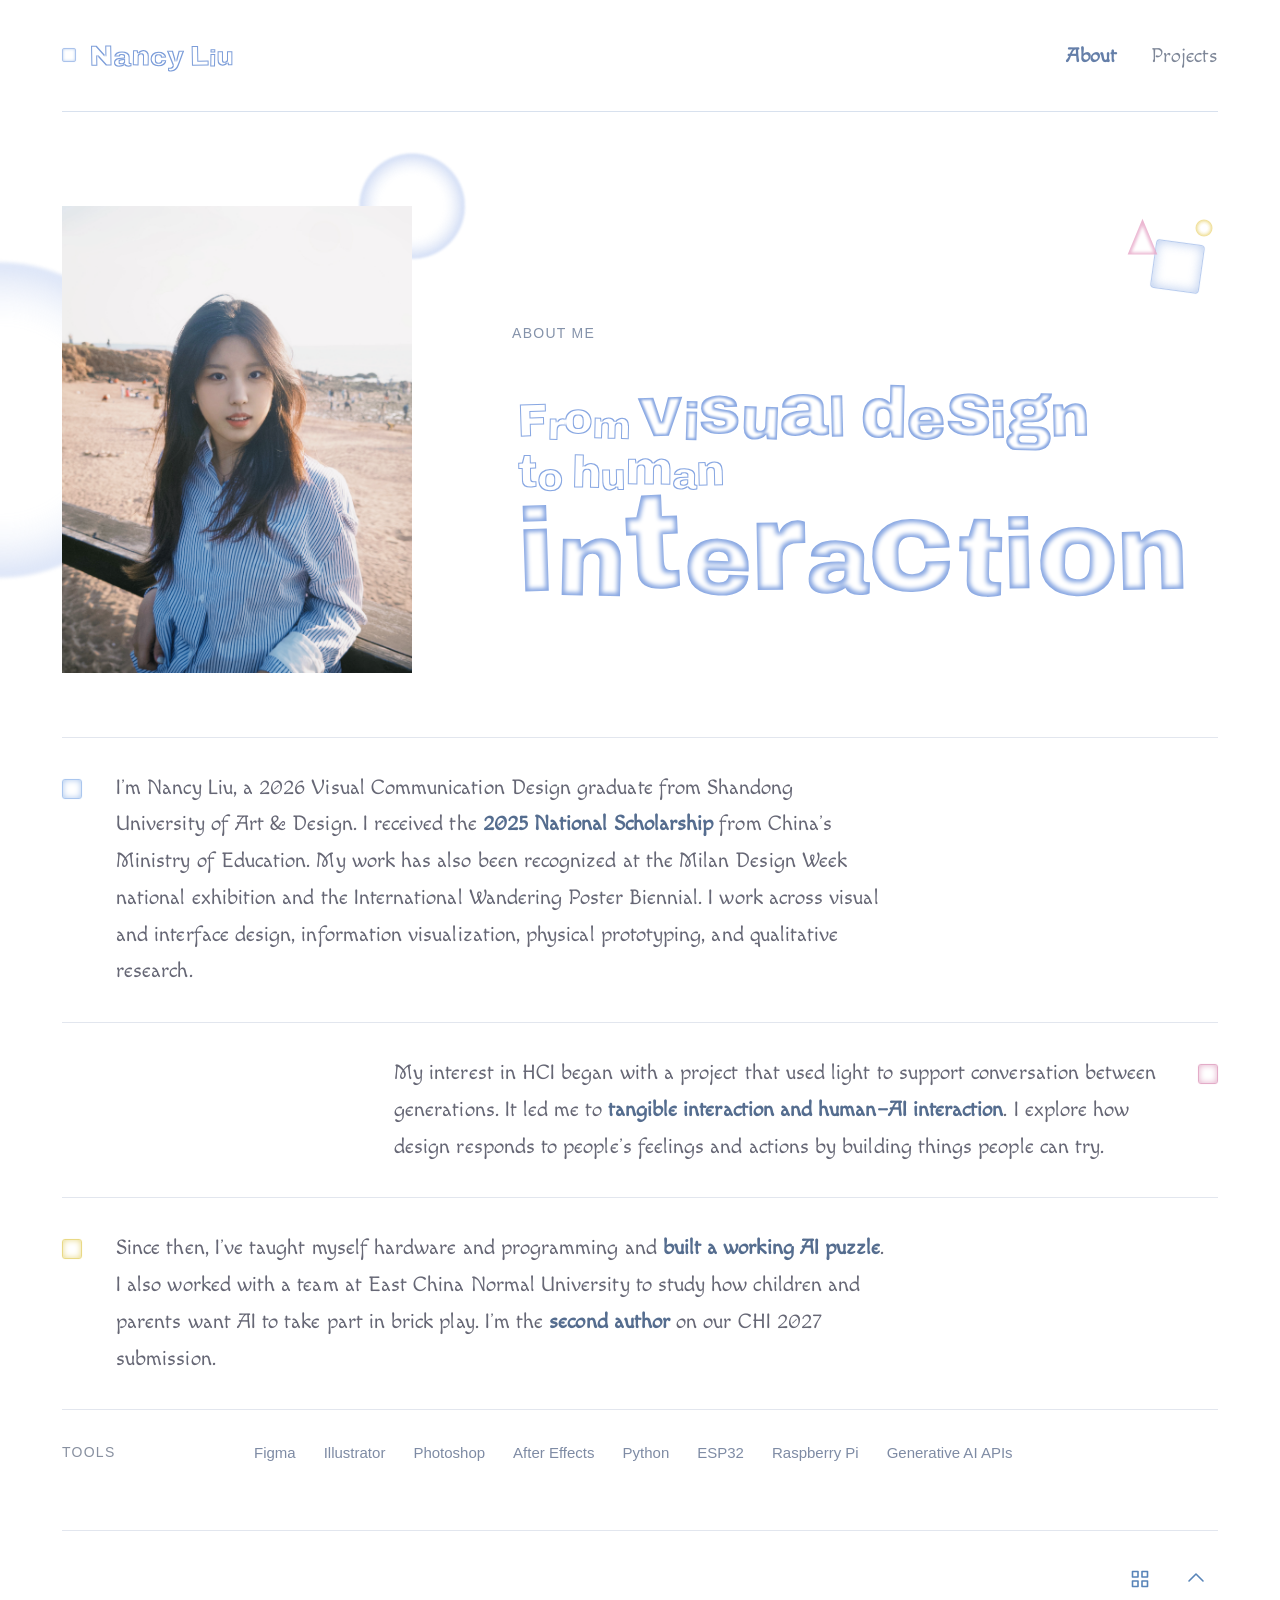
==== commit 5b799c49: "Apply approved airbrush portfolio theme Use the approved About style across the project overview and" ====
--- a/index.html
+++ b/index.html
@@ -1,18 +1,19 @@
 <!DOCTYPE html>
-<html lang="en"><head><meta charset="utf-8"><meta name="viewport" content="width=device-width,initial-scale=1">
+<html lang="en" translate="no"><head><meta charset="utf-8"><meta name="viewport" content="width=device-width,initial-scale=1">
 <title>About | Nancy Liu</title><meta name="description" content="Nancy Liu is a visual communication design graduate working in tangible interaction and human–AI interaction.">
-<link rel="icon" href="favicon.svg" type="image/svg+xml"><link rel="stylesheet" href="portfolio.css?v=2"><link rel="stylesheet" href="about.css?v=3"><script src="portfolio.js?v=2" defer></script><link rel="stylesheet" href="icon-controls.css">
+<meta name="google" content="notranslate"><link rel="icon" href="favicon.svg" type="image/svg+xml"><link rel="stylesheet" href="portfolio.css?v=2"><link rel="stylesheet" href="about.css?v=3"><script src="portfolio.js?v=2" defer></script><link rel="stylesheet" href="icon-controls.css">
+<link rel="stylesheet" href="airbrush.css?v=20261126-airbrush-1">
 </head>
-<body class="about-home" id="top"><a class="skip" href="#main">Skip to content</a><div class="wrap"><header class="site-header"><a class="wordmark" href="index.html">Nancy Liu</a><nav class="site-nav" aria-label="Main navigation"><a href="index.html" aria-current="page">About</a><a href="projects.html" >Projects</a></nav></header>
+<body class="about-home airbrush-study" id="top"><span class="about-disc edge-disc" aria-hidden="true"></span><a class="skip" href="#main">Skip to content</a><div class="wrap"><header class="site-header"><a class="wordmark" href="index.html" aria-label="Nancy Liu"><img class="wordmark-art" src="assets/airbrush-wordmark.svg" alt="" aria-hidden="true" width="565" height="145"></a><nav class="site-nav" aria-label="Main navigation"><a href="index.html" aria-current="page">About</a><a href="projects.html" >Projects</a></nav></header>
 <main id="main" class="about-main">
 <section class="about-introduction" aria-labelledby="about-title">
 <div class="about-opening">
-<figure class="about-portrait"><img src="photo.jpg" alt="Nancy Liu portrait" width="3025" height="4033" fetchpriority="high"></figure>
-<div class="about-heading"><div class="about-graphic" aria-hidden="true"><span class="about-disc"></span><svg class="about-glyph" viewBox="0 0 44 36" fill="none" aria-hidden="true" focusable="false"><rect x="1" y="2" width="12" height="12" fill="currentColor"/><path d="M1 34H43" stroke="currentColor" stroke-width="1.2"/></svg></div><p class="eyebrow">About me</p><h1 id="about-title">From visual design<br>to how people interact.</h1></div>
+<figure class="about-portrait"><span class="about-disc portrait-disc" aria-hidden="true"></span><img src="photo.jpg" alt="Nancy Liu portrait" width="3025" height="4033" fetchpriority="high"></figure>
+<div class="about-heading"><div class="about-graphic" aria-hidden="true"><span class="airbrush-glyph"><span class="glyph-square"></span><span class="glyph-triangle"></span><span class="glyph-dot"></span></span></div><p class="eyebrow">About me</p><h1 id="about-title"><span class="title-accessible">From visual design to human interaction</span><picture aria-hidden="true"><source media="(max-width:760px)" srcset="assets/airbrush-title-mobile.svg"><img class="airbrush-title-art" src="assets/airbrush-title.svg" alt="" width="1049" height="365"></picture></h1></div>
 </div>
-<div class="about-story" aria-label="My background and interests"><div class="about-paragraph"><span class="paragraph-mark" aria-hidden="true"></span><p>I’m Nancy Liu, a 2026 Visual Communication Design graduate from Shandong University of Art &amp; Design. I received the <strong>2025 National Scholarship</strong> from China’s Ministry of Education. My work has also been recognized at the Milan Design Week national exhibition and the International Wandering Poster Biennial. I work across visual and interface design, information visualization, physical prototyping, and qualitative research.</p></div>
+<div id="about-story" class="about-story" aria-label="My background and interests"><div class="about-paragraph"><span class="paragraph-mark" aria-hidden="true"></span><p>I’m Nancy Liu, a 2026 Visual Communication Design graduate from Shandong University of Art &amp; Design. I received the <strong>2025 National Scholarship</strong> from China’s Ministry of Education. My work has also been recognized at the Milan Design Week national exhibition and the International Wandering Poster Biennial. I work across visual and interface design, information visualization, physical prototyping, and qualitative research.</p></div>
 <div class="about-paragraph"><span class="paragraph-mark" aria-hidden="true"></span><p>My interest in HCI began with a project that used light to support conversation between generations. It led me to <strong>tangible interaction and human–AI interaction</strong>. I explore how design responds to people’s feelings and actions by building things people can try.</p></div>
 <div class="about-paragraph"><span class="paragraph-mark" aria-hidden="true"></span><p>Since then, I’ve taught myself hardware and programming and <strong>built a working AI puzzle</strong>. I also worked with a team at East China Normal University to study how children and parents want AI to take part in brick play. I’m the <strong>second author</strong> on our CHI 2027 submission.</p></div></div>
 </section>
 <section class="about-tools" aria-labelledby="tools-title"><h2 id="tools-title">Tools</h2><ul><li>Figma</li><li>Illustrator</li><li>Photoshop</li><li>After Effects</li><li>Python</li><li>ESP32</li><li>Raspberry Pi</li><li>Generative AI APIs</li></ul></section>
-</main><footer class="site-footer"><div class="footer-links"><a href="projects.html" class="ui-icon-control" aria-label="Projects"><svg class="ui-icon" viewBox="0 0 24 24" fill="none" stroke="currentColor" stroke-width="1.6" stroke-linecap="round" stroke-linejoin="round" aria-hidden="true" focusable="false"><rect x="4.5" y="4.5" width="5.5" height="5.5"/><rect x="14" y="4.5" width="5.5" height="5.5"/><rect x="4.5" y="14" width="5.5" height="5.5"/><rect x="14" y="14" width="5.5" height="5.5"/></svg></a><a href="#top" class="ui-icon-control" aria-label="Back to top"><svg class="ui-icon" viewBox="0 0 24 24" fill="none" stroke="currentColor" stroke-width="1.6" stroke-linecap="round" stroke-linejoin="round" aria-hidden="true" focusable="false"><path d="m5 14 7-7 7 7"/></svg></a></div></footer></div></body></html>+</main><footer class="site-footer"><div class="footer-links"><a href="projects.html" class="ui-icon-control" aria-label="Projects"><svg class="ui-icon" viewBox="0 0 24 24" fill="none" stroke="currentColor" stroke-width="1.6" stroke-linecap="round" stroke-linejoin="round" aria-hidden="true" focusable="false"><rect x="4.5" y="4.5" width="5.5" height="5.5"/><rect x="14" y="4.5" width="5.5" height="5.5"/><rect x="4.5" y="14" width="5.5" height="5.5"/><rect x="14" y="14" width="5.5" height="5.5"/></svg></a><a href="#top" class="ui-icon-control" aria-label="Back to top"><svg class="ui-icon" viewBox="0 0 24 24" fill="none" stroke="currentColor" stroke-width="1.6" stroke-linecap="round" stroke-linejoin="round" aria-hidden="true" focusable="false"><path d="m5 14 7-7 7 7"/></svg></a></div></footer></div></body></html>
--- a/airbrush.css
+++ b/airbrush.css
@@ -0,0 +1,321 @@
+@charset "UTF-8";
+
+@font-face {
+  font-family: "Reference Hand";
+  src: local("Papyrus"), url("assets/macondo.ttf") format("truetype");
+  font-style: normal;
+  font-weight: 400;
+  font-display: swap;
+}
+
+.airbrush-study {
+  --edge-disc-size: 320px;
+  --ink: #666b79;
+  --heading-ink: #546d92;
+  --muted: #858d9c;
+  --line: #e2e6ee;
+  --blue: #b5ccf5;
+  --pink: #f1bfd5;
+  --yellow: #f7e99e;
+  --grain: url("data:image/svg+xml,%3Csvg viewBox='0 0 160 160' xmlns='http://www.w3.org/2000/svg'%3E%3Cfilter id='n'%3E%3CfeTurbulence type='fractalNoise' baseFrequency='.75' numOctaves='3' stitchTiles='stitch'/%3E%3C/filter%3E%3Crect width='100%25' height='100%25' opacity='.2' filter='url(%23n)'/%3E%3C/svg%3E");
+  background: #fff;
+  color: var(--ink);
+  position: relative;
+  isolation: isolate;
+  overflow-x: clip;
+}
+
+.airbrush-study .site-header {
+  border-bottom-color: #d8e1ee;
+}
+
+.airbrush-study .wordmark {
+  color: #718bb2;
+}
+
+.airbrush-study .wordmark-art {
+  display: block;
+  width: 154px;
+  height: auto;
+}
+
+.airbrush-study .wordmark::before {
+  border-radius: 2px;
+  background: transparent;
+  border: 1px solid #abc3eb;
+  box-shadow: inset 0 0 3px #b1c9ee, 0 0 1px #d4e1f7;
+}
+
+.airbrush-study .site-nav {
+  color: #7e8798;
+  font-family: "Reference Hand", "Papyrus", Georgia, serif;
+  font-size: 20px;
+  line-height: 1.4;
+}
+
+.airbrush-study .site-nav a[aria-current="page"] {
+  color: #657fa9;
+}
+
+.airbrush-study .site-nav a:hover {
+  color: #bd89a6;
+}
+
+.airbrush-study .about-heading > .eyebrow {
+  color: #8492aa;
+}
+
+.airbrush-study .about-introduction {
+  padding-top: 94px;
+}
+
+.airbrush-study .about-heading h1 {
+  width: 100%;
+  line-height: 0;
+}
+
+.airbrush-study .about-heading h1 picture {
+  display: block;
+  width: 100%;
+}
+
+.airbrush-title-art {
+  display: block;
+  width: 100%;
+  height: auto;
+  max-width: 100%;
+}
+
+.title-accessible {
+  position: absolute;
+  width: 1px;
+  height: 1px;
+  padding: 0;
+  margin: -1px;
+  overflow: hidden;
+  clip-path: inset(50%);
+  white-space: nowrap;
+}
+
+/* The circle's centre lies on the viewport edge, revealing its right half. */
+.airbrush-study .about-disc {
+  background: radial-gradient(circle closest-side,
+    #9eb8ed00 0 57%,
+    #9eb8ed0a 63%,
+    #9eb8ed39 74%,
+    #a2b9ec8f 85%,
+    #a3bbeeeb 94%,
+    #a3bbeef5 97%,
+    #a3bbee00 100%);
+  filter: blur(1.1px);
+  opacity: .44;
+}
+
+.airbrush-study .about-portrait img {
+  position: relative;
+  z-index: 1;
+}
+
+.airbrush-study .about-portrait {
+  position: relative;
+  isolation: isolate;
+}
+
+.airbrush-study .portrait-disc {
+  position: absolute;
+  width: calc(var(--edge-disc-size) / 3);
+  height: calc(var(--edge-disc-size) / 3);
+  left: 100%;
+  right: auto;
+  top: 0;
+  bottom: auto;
+  transform: translate(-50%, -50%);
+  z-index: 0;
+}
+
+.airbrush-study .edge-disc {
+  position: absolute;
+  width: var(--edge-disc-size);
+  height: var(--edge-disc-size);
+  left: calc(var(--edge-disc-size) * -.5);
+  right: auto;
+  top: 260px;
+  bottom: auto;
+  opacity: .35;
+  z-index: -1;
+}
+
+.airbrush-study .about-disc::after {
+  content: "";
+  position: absolute;
+  inset: 0;
+  border-radius: inherit;
+  background-image: var(--grain);
+  background-size: 130px;
+  opacity: .45;
+  mix-blend-mode: multiply;
+  mask-image: radial-gradient(circle, #0000 47%, #000 64% 84%, #0000 96%);
+  -webkit-mask-image: radial-gradient(circle, #0000 47%, #000 64% 84%, #0000 96%);
+}
+
+.airbrush-glyph {
+  display: block;
+  position: absolute;
+  width: 89px;
+  height: 91px;
+  right: 5px;
+  top: 9px;
+}
+
+.airbrush-glyph > span {
+  position: absolute;
+  display: block;
+}
+
+.glyph-square {
+  width: 49px;
+  height: 49px;
+  right: 11px;
+  top: 27px;
+  border-radius: 4px;
+  background: transparent;
+  border: 1px solid #a4bde9;
+  box-shadow: inset 0 0 12px #a4bde9, 0 0 1px #c7d8f4;
+  transform: rotate(8deg);
+  opacity: .78;
+}
+
+.glyph-triangle {
+  width: 35px;
+  height: 43px;
+  top: 0;
+  left: 1px;
+  background: url("assets/airbrush-triangle.svg") center / contain no-repeat;
+  opacity: .88;
+}
+
+.glyph-dot {
+  width: 18px;
+  height: 18px;
+  right: 0;
+  top: 4px;
+  border-radius: 50%;
+  background: radial-gradient(circle closest-side, #edda8900 0 36%, #edda8940 57%, #edda89e6 88%, #edda8900 100%);
+  filter: blur(.3px);
+  opacity: .9;
+}
+
+.airbrush-study .about-paragraph {
+  border-top-color: var(--line);
+}
+
+.airbrush-study .about-paragraph > p {
+  font-family: "Reference Hand", "Papyrus", Georgia, serif;
+  font-size: 21px;
+  line-height: 1.75;
+  letter-spacing: .003em;
+  font-weight: 400;
+  color: #666775;
+}
+
+.airbrush-study .about-paragraph strong {
+  color: #556d8f;
+  font-weight: 700;
+}
+
+/* Equal paragraph markers, with the original left / right / left alignment. */
+.airbrush-study .paragraph-mark {
+  --mark-light: #f3f8ff;
+  --mark-edge: #aac6ee;
+  --mark-mid: #c6dcf7;
+  position: relative;
+  margin-top: 9px;
+  border-radius: 3px;
+  background: transparent;
+  border: 1px solid var(--mark-edge);
+  box-shadow: inset 0 0 6px var(--mark-edge), 0 0 1px var(--mark-mid);
+}
+
+.airbrush-study .about-paragraph:nth-child(2) .paragraph-mark {
+  --mark-light: #fff2f8;
+  --mark-edge: #e3acc8;
+  --mark-mid: #f1c8dc;
+}
+
+.airbrush-study .about-paragraph:nth-child(3) .paragraph-mark {
+  --mark-light: #fffdf1;
+  --mark-edge: #e9d986;
+  --mark-mid: #f6ebaf;
+}
+
+.airbrush-study .about-tools {
+  position: relative;
+  border-top-color: var(--line);
+}
+
+.airbrush-study .about-tools h2 {
+  position: relative;
+  color: #8890a0;
+}
+
+.airbrush-study .about-tools li {
+  color: #7e8ba4;
+}
+
+.airbrush-study .site-footer {
+  border-top-color: var(--line);
+  color: #8799b7;
+}
+
+.airbrush-study ::selection {
+  background: #e2eafb;
+  color: #455b7e;
+}
+
+@media (max-width: 760px) {
+  .airbrush-study .about-paragraph > p {
+    font-size: 20px;
+    line-height: 1.72;
+  }
+
+  .airbrush-glyph {
+    transform: scale(.8);
+    transform-origin: top right;
+    top: 7px;
+    right: 0;
+  }
+}
+
+@media (max-width: 560px) {
+  .airbrush-study {
+    --edge-disc-size: 240px;
+  }
+
+  .airbrush-study .about-introduction {
+    padding-top: 76px;
+  }
+
+  .airbrush-study .wordmark-art {
+    width: 130px;
+  }
+
+  .airbrush-study .site-nav {
+    font-size: 19px;
+    gap: 20px;
+  }
+
+  .airbrush-study .edge-disc {
+    top: 240px;
+    opacity: .28;
+  }
+
+  .airbrush-glyph {
+    transform: scale(.58);
+    top: -24px;
+  }
+
+  .airbrush-study .about-paragraph > p {
+    font-size: 19px;
+    line-height: 1.76;
+  }
+}
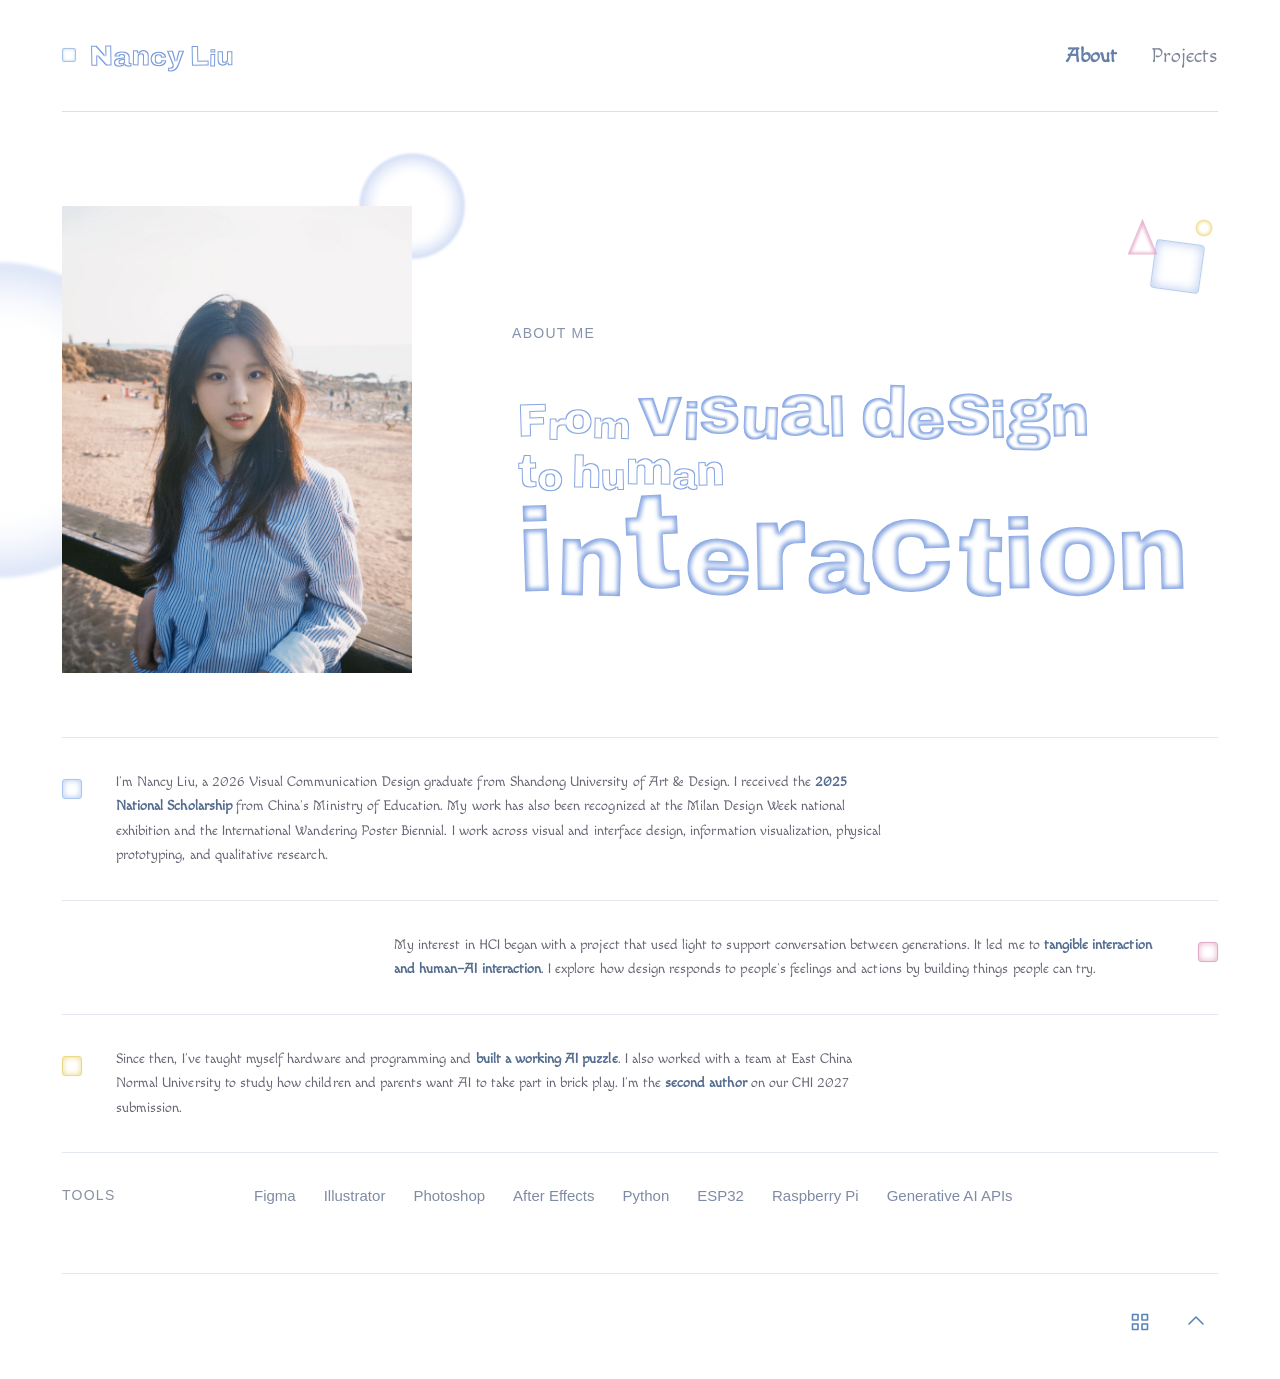
==== commit 0de172c0: "Reduce About introduction text to two-thirds size Scale only the three About introduction paragraphs" ====
--- a/index.html
+++ b/index.html
@@ -2,7 +2,7 @@
 <html lang="en" translate="no"><head><meta charset="utf-8"><meta name="viewport" content="width=device-width,initial-scale=1">
 <title>About | Nancy Liu</title><meta name="description" content="Nancy Liu is a visual communication design graduate working in tangible interaction and human–AI interaction.">
 <meta name="google" content="notranslate"><link rel="icon" href="favicon.svg" type="image/svg+xml"><link rel="stylesheet" href="portfolio.css?v=2"><link rel="stylesheet" href="about.css?v=3"><script src="portfolio.js?v=2" defer></script><link rel="stylesheet" href="icon-controls.css">
-<link rel="stylesheet" href="airbrush.css?v=20261126-airbrush-1">
+<link rel="stylesheet" href="airbrush.css?v=20261126-airbrush-2">
 </head>
 <body class="about-home airbrush-study" id="top"><span class="about-disc edge-disc" aria-hidden="true"></span><a class="skip" href="#main">Skip to content</a><div class="wrap"><header class="site-header"><a class="wordmark" href="index.html" aria-label="Nancy Liu"><img class="wordmark-art" src="assets/airbrush-wordmark.svg" alt="" aria-hidden="true" width="565" height="145"></a><nav class="site-nav" aria-label="Main navigation"><a href="index.html" aria-current="page">About</a><a href="projects.html" >Projects</a></nav></header>
 <main id="main" class="about-main">
--- a/airbrush.css
+++ b/airbrush.css
@@ -211,7 +211,7 @@
 
 .airbrush-study .about-paragraph > p {
   font-family: "Reference Hand", "Papyrus", Georgia, serif;
-  font-size: 21px;
+  font-size: 14px;
   line-height: 1.75;
   letter-spacing: .003em;
   font-weight: 400;
@@ -274,7 +274,7 @@
 
 @media (max-width: 760px) {
   .airbrush-study .about-paragraph > p {
-    font-size: 20px;
+    font-size: 13.333px;
     line-height: 1.72;
   }
 
@@ -315,7 +315,7 @@
   }
 
   .airbrush-study .about-paragraph > p {
-    font-size: 19px;
+    font-size: 12.667px;
     line-height: 1.76;
   }
 }
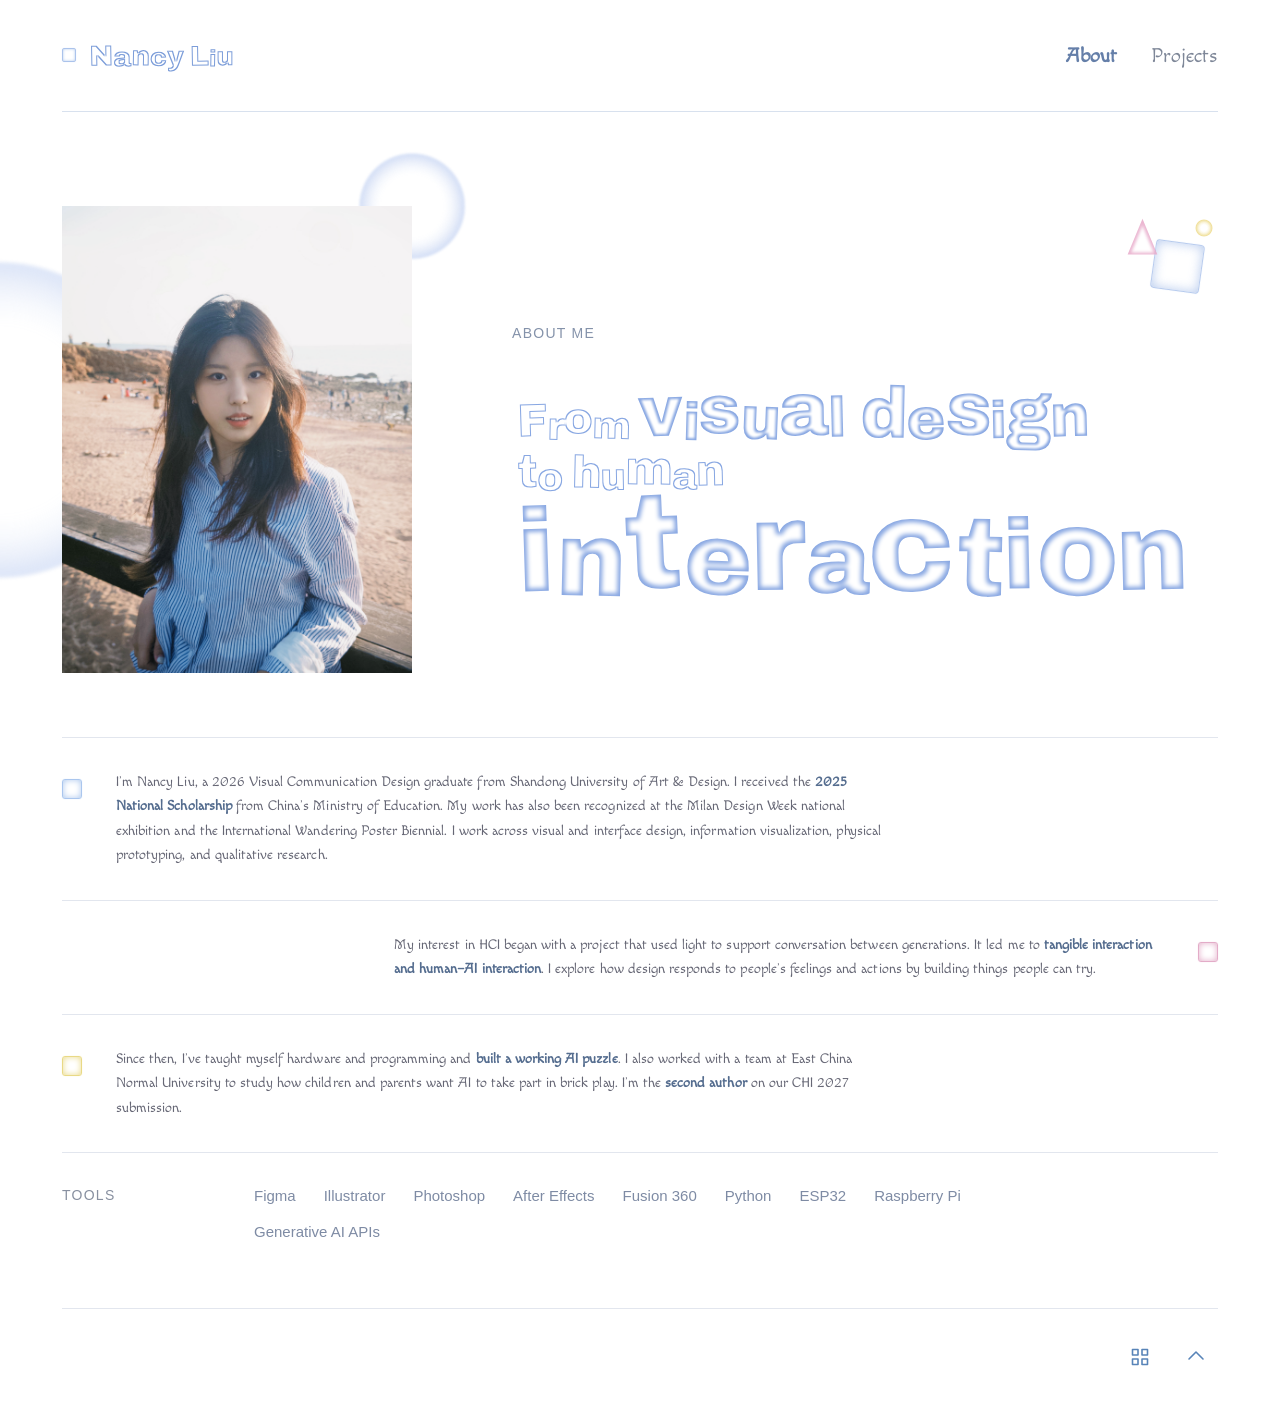
==== commit 6f3f14c8: "Add Fusion 360 to the About tools list" ====
--- a/index.html
+++ b/index.html
@@ -15,5 +15,5 @@
 <div class="about-paragraph"><span class="paragraph-mark" aria-hidden="true"></span><p>My interest in HCI began with a project that used light to support conversation between generations. It led me to <strong>tangible interaction and human–AI interaction</strong>. I explore how design responds to people’s feelings and actions by building things people can try.</p></div>
 <div class="about-paragraph"><span class="paragraph-mark" aria-hidden="true"></span><p>Since then, I’ve taught myself hardware and programming and <strong>built a working AI puzzle</strong>. I also worked with a team at East China Normal University to study how children and parents want AI to take part in brick play. I’m the <strong>second author</strong> on our CHI 2027 submission.</p></div></div>
 </section>
-<section class="about-tools" aria-labelledby="tools-title"><h2 id="tools-title">Tools</h2><ul><li>Figma</li><li>Illustrator</li><li>Photoshop</li><li>After Effects</li><li>Python</li><li>ESP32</li><li>Raspberry Pi</li><li>Generative AI APIs</li></ul></section>
+<section class="about-tools" aria-labelledby="tools-title"><h2 id="tools-title">Tools</h2><ul><li>Figma</li><li>Illustrator</li><li>Photoshop</li><li>After Effects</li><li>Fusion 360</li><li>Python</li><li>ESP32</li><li>Raspberry Pi</li><li>Generative AI APIs</li></ul></section>
 </main><footer class="site-footer"><div class="footer-links"><a href="projects.html" class="ui-icon-control" aria-label="Projects"><svg class="ui-icon" viewBox="0 0 24 24" fill="none" stroke="currentColor" stroke-width="1.6" stroke-linecap="round" stroke-linejoin="round" aria-hidden="true" focusable="false"><rect x="4.5" y="4.5" width="5.5" height="5.5"/><rect x="14" y="4.5" width="5.5" height="5.5"/><rect x="4.5" y="14" width="5.5" height="5.5"/><rect x="14" y="14" width="5.5" height="5.5"/></svg></a><a href="#top" class="ui-icon-control" aria-label="Back to top"><svg class="ui-icon" viewBox="0 0 24 24" fill="none" stroke="currentColor" stroke-width="1.6" stroke-linecap="round" stroke-linejoin="round" aria-hidden="true" focusable="false"><path d="m5 14 7-7 7 7"/></svg></a></div></footer></div></body></html>
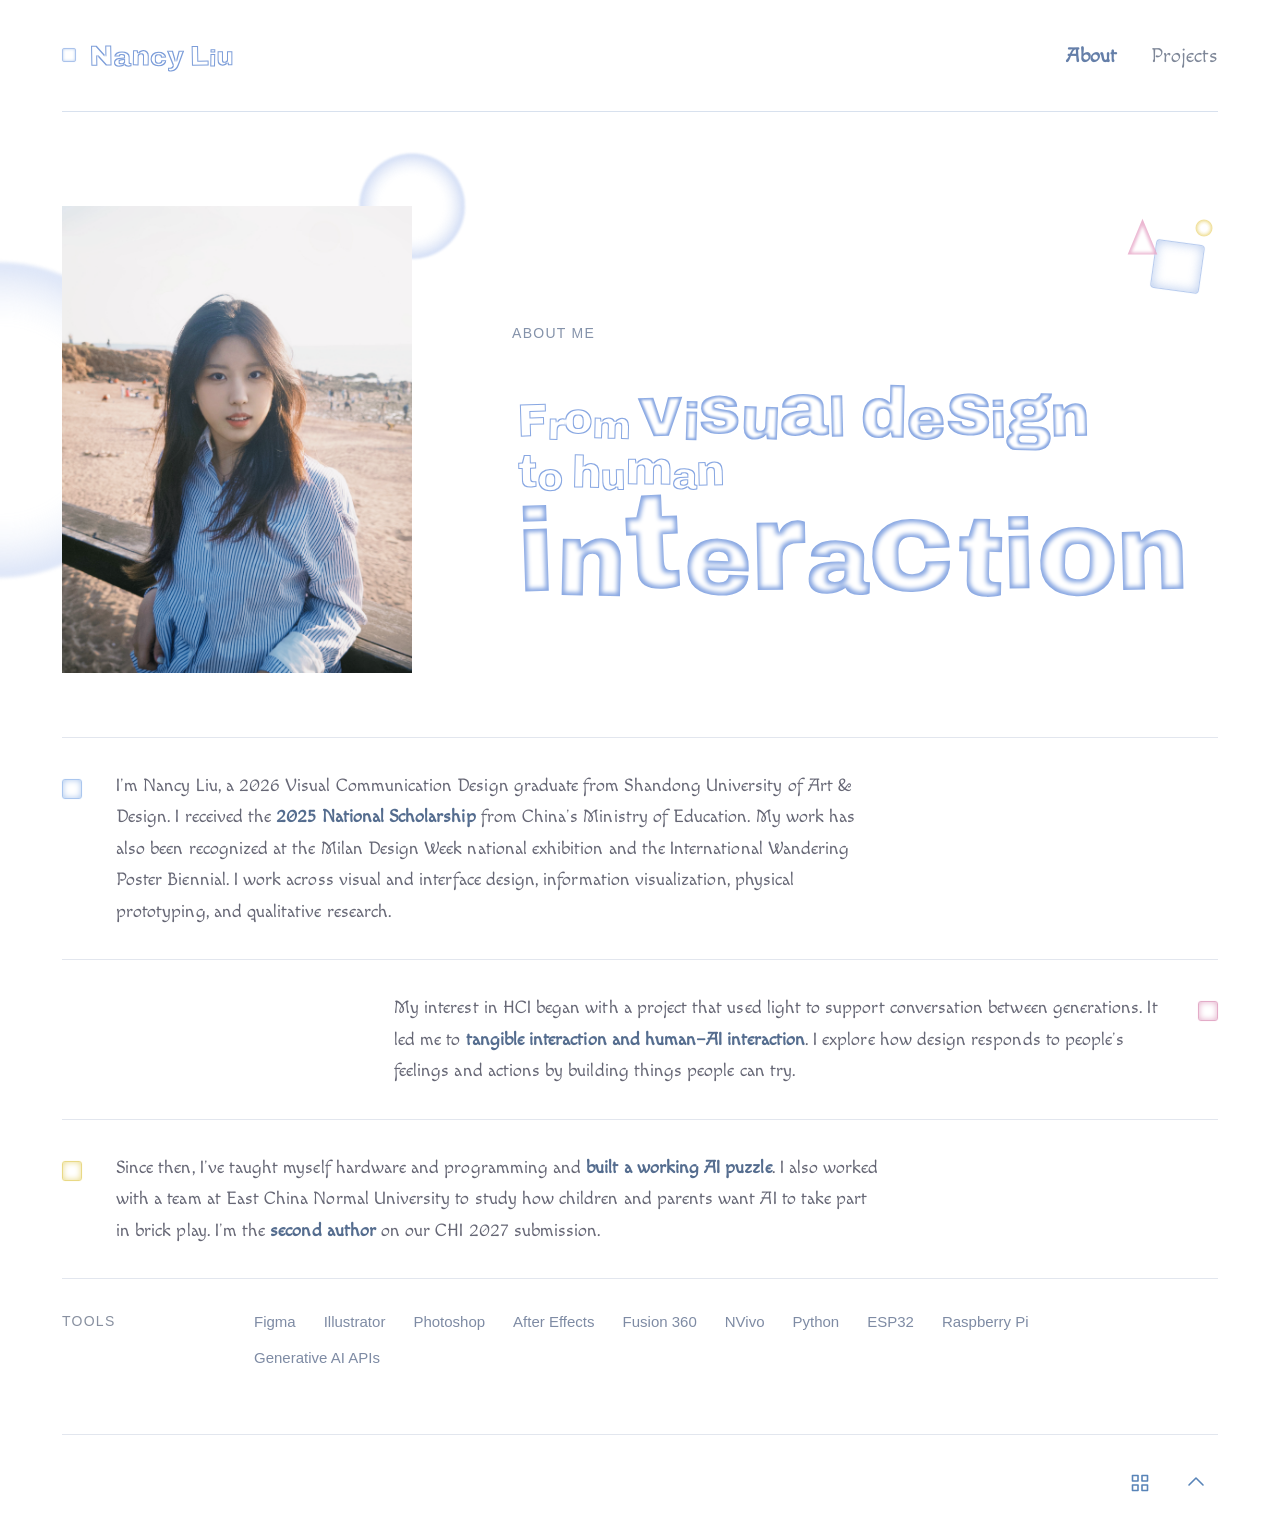
==== commit 87139b03: "Refine About text size and add NVivo" ====
--- a/index.html
+++ b/index.html
@@ -2,7 +2,7 @@
 <html lang="en" translate="no"><head><meta charset="utf-8"><meta name="viewport" content="width=device-width,initial-scale=1">
 <title>About | Nancy Liu</title><meta name="description" content="Nancy Liu is a visual communication design graduate working in tangible interaction and human–AI interaction.">
 <meta name="google" content="notranslate"><link rel="icon" href="favicon.svg" type="image/svg+xml"><link rel="stylesheet" href="portfolio.css?v=2"><link rel="stylesheet" href="about.css?v=3"><script src="portfolio.js?v=2" defer></script><link rel="stylesheet" href="icon-controls.css">
-<link rel="stylesheet" href="airbrush.css?v=20261126-airbrush-2">
+<link rel="stylesheet" href="airbrush.css?v=20261126-airbrush-3">
 </head>
 <body class="about-home airbrush-study" id="top"><span class="about-disc edge-disc" aria-hidden="true"></span><a class="skip" href="#main">Skip to content</a><div class="wrap"><header class="site-header"><a class="wordmark" href="index.html" aria-label="Nancy Liu"><img class="wordmark-art" src="assets/airbrush-wordmark.svg" alt="" aria-hidden="true" width="565" height="145"></a><nav class="site-nav" aria-label="Main navigation"><a href="index.html" aria-current="page">About</a><a href="projects.html" >Projects</a></nav></header>
 <main id="main" class="about-main">
@@ -15,5 +15,5 @@
 <div class="about-paragraph"><span class="paragraph-mark" aria-hidden="true"></span><p>My interest in HCI began with a project that used light to support conversation between generations. It led me to <strong>tangible interaction and human–AI interaction</strong>. I explore how design responds to people’s feelings and actions by building things people can try.</p></div>
 <div class="about-paragraph"><span class="paragraph-mark" aria-hidden="true"></span><p>Since then, I’ve taught myself hardware and programming and <strong>built a working AI puzzle</strong>. I also worked with a team at East China Normal University to study how children and parents want AI to take part in brick play. I’m the <strong>second author</strong> on our CHI 2027 submission.</p></div></div>
 </section>
-<section class="about-tools" aria-labelledby="tools-title"><h2 id="tools-title">Tools</h2><ul><li>Figma</li><li>Illustrator</li><li>Photoshop</li><li>After Effects</li><li>Fusion 360</li><li>Python</li><li>ESP32</li><li>Raspberry Pi</li><li>Generative AI APIs</li></ul></section>
+<section class="about-tools" aria-labelledby="tools-title"><h2 id="tools-title">Tools</h2><ul><li>Figma</li><li>Illustrator</li><li>Photoshop</li><li>After Effects</li><li>Fusion 360</li><li>NVivo</li><li>Python</li><li>ESP32</li><li>Raspberry Pi</li><li>Generative AI APIs</li></ul></section>
 </main><footer class="site-footer"><div class="footer-links"><a href="projects.html" class="ui-icon-control" aria-label="Projects"><svg class="ui-icon" viewBox="0 0 24 24" fill="none" stroke="currentColor" stroke-width="1.6" stroke-linecap="round" stroke-linejoin="round" aria-hidden="true" focusable="false"><rect x="4.5" y="4.5" width="5.5" height="5.5"/><rect x="14" y="4.5" width="5.5" height="5.5"/><rect x="4.5" y="14" width="5.5" height="5.5"/><rect x="14" y="14" width="5.5" height="5.5"/></svg></a><a href="#top" class="ui-icon-control" aria-label="Back to top"><svg class="ui-icon" viewBox="0 0 24 24" fill="none" stroke="currentColor" stroke-width="1.6" stroke-linecap="round" stroke-linejoin="round" aria-hidden="true" focusable="false"><path d="m5 14 7-7 7 7"/></svg></a></div></footer></div></body></html>
--- a/airbrush.css
+++ b/airbrush.css
@@ -211,7 +211,7 @@
 
 .airbrush-study .about-paragraph > p {
   font-family: "Reference Hand", "Papyrus", Georgia, serif;
-  font-size: 14px;
+  font-size: 18px;
   line-height: 1.75;
   letter-spacing: .003em;
   font-weight: 400;
@@ -274,7 +274,7 @@
 
 @media (max-width: 760px) {
   .airbrush-study .about-paragraph > p {
-    font-size: 13.333px;
+    font-size: 17px;
     line-height: 1.72;
   }
 
@@ -315,7 +315,7 @@
   }
 
   .airbrush-study .about-paragraph > p {
-    font-size: 12.667px;
+    font-size: 16px;
     line-height: 1.76;
   }
 }
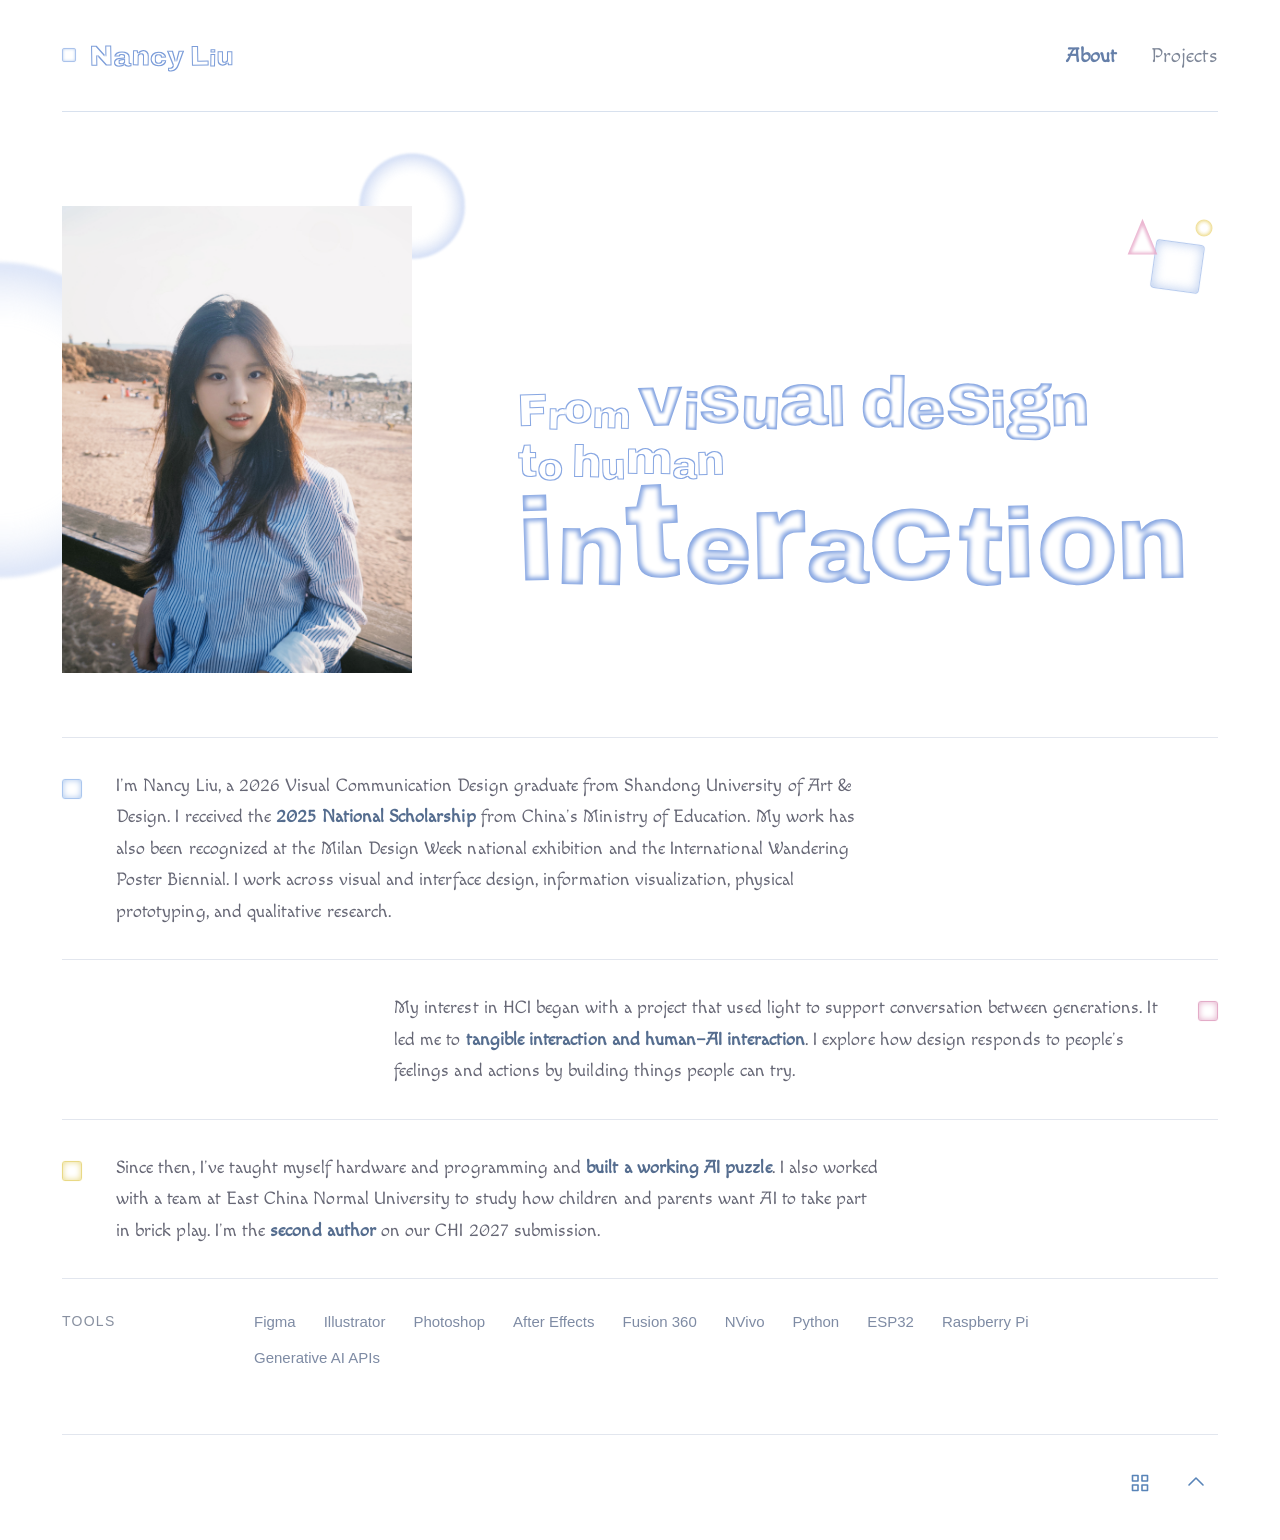
==== commit 2b944029: "Remove About me label from the About page" ====
--- a/index.html
+++ b/index.html
@@ -9,7 +9,7 @@
 <section class="about-introduction" aria-labelledby="about-title">
 <div class="about-opening">
 <figure class="about-portrait"><span class="about-disc portrait-disc" aria-hidden="true"></span><img src="photo.jpg" alt="Nancy Liu portrait" width="3025" height="4033" fetchpriority="high"></figure>
-<div class="about-heading"><div class="about-graphic" aria-hidden="true"><span class="airbrush-glyph"><span class="glyph-square"></span><span class="glyph-triangle"></span><span class="glyph-dot"></span></span></div><p class="eyebrow">About me</p><h1 id="about-title"><span class="title-accessible">From visual design to human interaction</span><picture aria-hidden="true"><source media="(max-width:760px)" srcset="assets/airbrush-title-mobile.svg"><img class="airbrush-title-art" src="assets/airbrush-title.svg" alt="" width="1049" height="365"></picture></h1></div>
+<div class="about-heading"><div class="about-graphic" aria-hidden="true"><span class="airbrush-glyph"><span class="glyph-square"></span><span class="glyph-triangle"></span><span class="glyph-dot"></span></span></div><h1 id="about-title"><span class="title-accessible">From visual design to human interaction</span><picture aria-hidden="true"><source media="(max-width:760px)" srcset="assets/airbrush-title-mobile.svg"><img class="airbrush-title-art" src="assets/airbrush-title.svg" alt="" width="1049" height="365"></picture></h1></div>
 </div>
 <div id="about-story" class="about-story" aria-label="My background and interests"><div class="about-paragraph"><span class="paragraph-mark" aria-hidden="true"></span><p>I’m Nancy Liu, a 2026 Visual Communication Design graduate from Shandong University of Art &amp; Design. I received the <strong>2025 National Scholarship</strong> from China’s Ministry of Education. My work has also been recognized at the Milan Design Week national exhibition and the International Wandering Poster Biennial. I work across visual and interface design, information visualization, physical prototyping, and qualitative research.</p></div>
 <div class="about-paragraph"><span class="paragraph-mark" aria-hidden="true"></span><p>My interest in HCI began with a project that used light to support conversation between generations. It led me to <strong>tangible interaction and human–AI interaction</strong>. I explore how design responds to people’s feelings and actions by building things people can try.</p></div>
